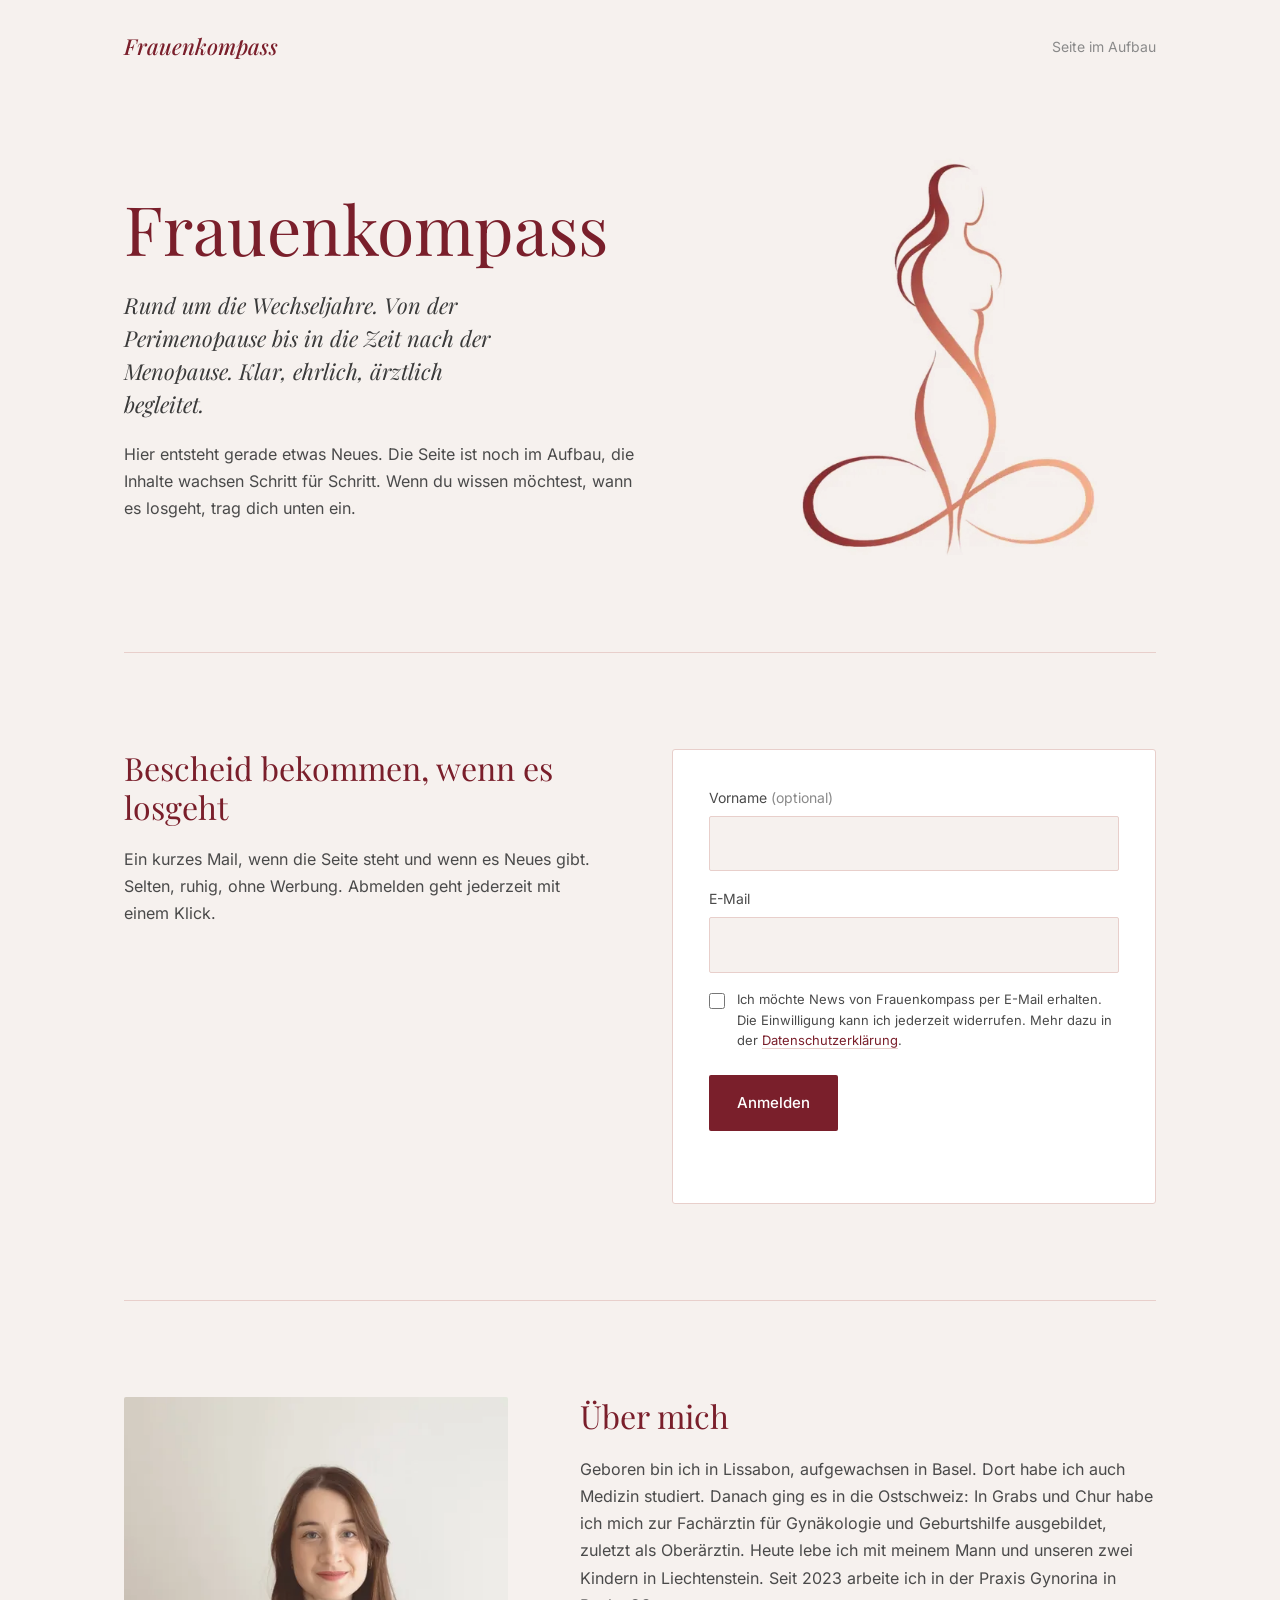
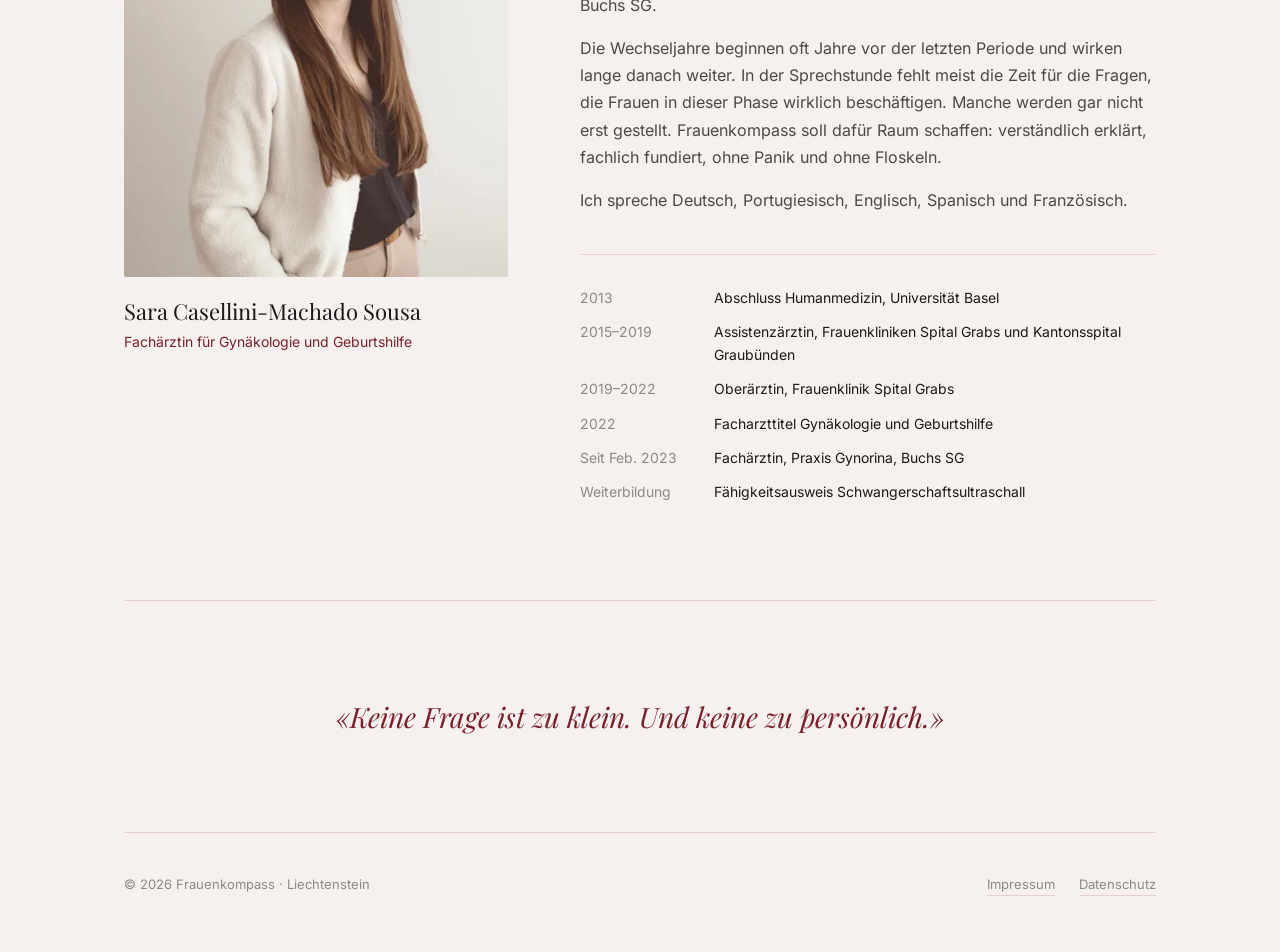
==== index.html @ ca8ce35d "Umbenennung in Frauenkompass Co-Authored-By: Claude Opus 5.5 <noreply@anthropic.com> Claude-Session:" ====
<!DOCTYPE html>
<html lang="de">
<head>
<meta charset="UTF-8">
<meta name="viewport" content="width=device-width, initial-scale=1.0">
<title>Frauenkompass · im Aufbau</title>
<meta name="description" content="Frauenkompass. Rund um die Wechseljahre. Ein neues Projekt von Sara Casellini-Machado Sousa, Fachärztin für Gynäkologie und Geburtshilfe in Liechtenstein. Die Seite ist im Aufbau.">
<meta name="theme-color" content="#F6F1EE">
<link rel="icon" type="image/png" href="assets/favicon.png">
<link rel="apple-touch-icon" href="assets/apple-touch-icon.png">
<link rel="stylesheet" href="assets/style.css">
</head>
<body>

<div class="wrap">
  <header class="top">
    <a class="wordmark" href="./">Frauenkompass</a>
    <span class="note">Seite im Aufbau</span>
  </header>

  <main>
    <section class="hero">
      <div>
        <h1>Frauenkompass</h1>
        <p class="lede">Rund um die Wechseljahre. Von der Perimenopause bis in die Zeit nach der Menopause. Klar, ehrlich, ärztlich begleitet.</p>
        <p class="body">Hier entsteht gerade etwas Neues. Die Seite ist noch im Aufbau, die Inhalte wachsen Schritt für Schritt. Wenn du wissen möchtest, wann es losgeht, trag dich unten ein.</p>
      </div>
      <div class="hero-symbol">
        <img src="assets/symbol.webp" width="404" height="537" alt="" aria-hidden="true">
      </div>
    </section>

    <section class="section" id="news">
      <div class="news">
        <div>
          <h2>Bescheid bekommen, wenn es losgeht</h2>
          <p>Ein kurzes Mail, wenn die Seite steht und wenn es Neues gibt. Selten, ruhig, ohne Werbung. Abmelden geht jederzeit mit einem Klick.</p>
        </div>
        <div class="card">
          <form id="news-form" novalidate>
            <label class="field">
              <span>Vorname <span class="opt">(optional)</span></span>
              <input class="input" type="text" name="vorname" autocomplete="given-name" maxlength="80">
            </label>
            <label class="field">
              <span>E-Mail</span>
              <input class="input" type="email" name="email" autocomplete="email" required maxlength="200">
            </label>
            <label class="hp" aria-hidden="true">Bitte leer lassen <input type="text" name="website" tabindex="-1" autocomplete="off"></label>
            <label class="check">
              <input type="checkbox" name="einwilligung" required>
              <span>Ich möchte News von Frauenkompass per E-Mail erhalten. Die Einwilligung kann ich jederzeit widerrufen. Mehr dazu in der <a href="datenschutz.html">Datenschutzerklärung</a>.</span>
            </label>
            <button class="btn" type="submit">Anmelden</button>
            <p class="form-note" id="news-note" role="status" aria-live="polite"></p>
          </form>
        </div>
      </div>
    </section>

    <section class="section" id="ueber">
      <div class="person">
        <figure class="portrait">
          <img src="assets/sara.webp" srcset="assets/sara-480.webp 480w, assets/sara.webp 960w" sizes="(max-width: 820px) 360px, 420px" width="960" height="1200" alt="Sara Casellini-Machado Sousa" loading="lazy">
          <figcaption>
            <span class="name">Sara Casellini-Machado Sousa</span>
            <span class="role">Fachärztin für Gynäkologie und Geburtshilfe</span>
          </figcaption>
        </figure>
        <div class="bio">
          <h2>Über mich</h2>
          <p>Geboren bin ich in Lissabon, aufgewachsen in Basel. Dort habe ich auch Medizin studiert. Danach ging es in die Ostschweiz: In Grabs und Chur habe ich mich zur Fachärztin für Gynäkologie und Geburtshilfe ausgebildet, zuletzt als Oberärztin. Heute lebe ich mit meinem Mann und unseren zwei Kindern in Liechtenstein. Seit 2023 arbeite ich in der Praxis Gynorina in Buchs SG.</p>
          <p>Die Wechseljahre beginnen oft Jahre vor der letzten Periode und wirken lange danach weiter. In der Sprechstunde fehlt meist die Zeit für die Fragen, die Frauen in dieser Phase wirklich beschäftigen. Manche werden gar nicht erst gestellt. Frauenkompass soll dafür Raum schaffen: verständlich erklärt, fachlich fundiert, ohne Panik und ohne Floskeln.</p>
          <p>Ich spreche Deutsch, Portugiesisch, Englisch, Spanisch und Französisch.</p>

          <dl class="cv">
            <dt>2013</dt><dd>Abschluss Humanmedizin, Universität Basel</dd>
            <dt>2015–2019</dt><dd>Assistenzärztin, Frauenkliniken Spital Grabs und Kantonsspital Graubünden</dd>
            <dt>2019–2022</dt><dd>Oberärztin, Frauenklinik Spital Grabs</dd>
            <dt>2022</dt><dd>Facharzttitel Gynäkologie und Geburtshilfe</dd>
            <dt>Seit Feb. 2023</dt><dd>Fachärztin, Praxis Gynorina, Buchs SG</dd>
            <dt>Weiterbildung</dt><dd>Fähigkeitsausweis Schwangerschaftsultraschall</dd>
          </dl>
        </div>
      </div>
    </section>

    <section class="quote">
      <p>«Keine Frage ist zu klein. Und keine zu persönlich.»</p>
    </section>
  </main>

  <footer class="foot">
    <span>© <span id="jahr">2026</span> Frauenkompass · Liechtenstein</span>
    <nav>
      <a href="impressum.html">Impressum</a>
      <a href="datenschutz.html">Datenschutz</a>
    </nav>
  </footer>
</div>

<script>
/*
  Newsletter-Anmeldung.
  ENDPOINT: URL des Newsletter-Dienstes (z.B. Brevo- oder Mailchimp-Formular-Action).
  Solange leer, öffnet das Formular ein vorbereitetes Mail an KONTAKT_EMAIL.
*/
var ENDPOINT = '';
var KONTAKT_EMAIL = 'kontakt@frauenkompass.ch';

document.getElementById('jahr').textContent = new Date().getFullYear();

document.getElementById('news-form').addEventListener('submit', function (e) {
  e.preventDefault();
  var f = e.target;
  var note = document.getElementById('news-note');
  note.className = 'form-note';
  if (f.website.value) return;
  var email = f.email.value.trim();
  if (!/^[^\s@]+@[^\s@]+\.[^\s@]+$/.test(email)) { note.textContent = 'Bitte eine gültige E-Mail-Adresse eingeben.'; f.email.focus(); return; }
  if (!f.einwilligung.checked) { note.textContent = 'Bitte die Einwilligung bestätigen.'; return; }

  if (!ENDPOINT) {
    var body = 'Bitte nehmt mich in die News-Liste auf.\n\nE-Mail: ' + email + (f.vorname.value.trim() ? '\nVorname: ' + f.vorname.value.trim() : '');
    window.location.href = 'mailto:' + KONTAKT_EMAIL + '?subject=' + encodeURIComponent('News-Anmeldung') + '&body=' + encodeURIComponent(body);
    note.textContent = 'Dein Mailprogramm öffnet sich. Einfach absenden, fertig.';
    note.className = 'form-note ok';
    return;
  }

  var btn = f.querySelector('button');
  btn.disabled = true;
  fetch(ENDPOINT, { method: 'POST', body: new FormData(f), mode: 'no-cors' })
    .then(function () {
      f.reset();
      note.textContent = 'Danke. Bitte bestätige die Anmeldung über den Link im Mail, das wir dir gerade geschickt haben.';
      note.className = 'form-note ok';
    })
    .catch(function () {
      note.textContent = 'Das hat nicht geklappt. Bitte später nochmals versuchen.';
    })
    .then(function () { btn.disabled = false; });
});
</script>
</body>
</html>
---- assets/style.css ----
@font-face { font-family: 'Playfair Display'; font-style: normal; font-weight: 400; font-display: swap; src: url('fonts/playfair-display-latin-400-normal.woff2') format('woff2'); }
@font-face { font-family: 'Playfair Display'; font-style: italic; font-weight: 400; font-display: swap; src: url('fonts/playfair-display-latin-400-italic.woff2') format('woff2'); }
@font-face { font-family: 'Playfair Display'; font-style: normal; font-weight: 500; font-display: swap; src: url('fonts/playfair-display-latin-500-normal.woff2') format('woff2'); }
@font-face { font-family: 'Playfair Display'; font-style: italic; font-weight: 500; font-display: swap; src: url('fonts/playfair-display-latin-500-italic.woff2') format('woff2'); }
@font-face { font-family: 'Inter'; font-style: normal; font-weight: 300; font-display: swap; src: url('fonts/inter-latin-300-normal.woff2') format('woff2'); }
@font-face { font-family: 'Inter'; font-style: normal; font-weight: 400; font-display: swap; src: url('fonts/inter-latin-400-normal.woff2') format('woff2'); }
@font-face { font-family: 'Inter'; font-style: normal; font-weight: 500; font-display: swap; src: url('fonts/inter-latin-500-normal.woff2') format('woff2'); }

:root {
  --burgundy: #7A1F2B;
  --rose: #E8CFCB;
  --sand: #F6F1EE;
  --white: #FFFFFF;
  --grey: #8A8A8A;
  --ink: #1A1A1A;
  --gradient: linear-gradient(135deg, #8E1C2C 0%, #C94C2B 50%, #E08A4F 100%);
  --serif: 'Playfair Display', Georgia, serif;
  --sans: 'Inter', -apple-system, BlinkMacSystemFont, 'Segoe UI', sans-serif;
}

* { margin: 0; padding: 0; box-sizing: border-box; }

html { -webkit-text-size-adjust: 100%; }

body {
  background: var(--sand);
  color: var(--ink);
  font-family: var(--sans);
  font-weight: 400;
  font-size: 16px;
  line-height: 1.7;
  -webkit-font-smoothing: antialiased;
}

a { color: var(--burgundy); text-decoration: none; border-bottom: 1px solid var(--rose); }
a:hover { border-bottom-color: var(--burgundy); }

.wrap { max-width: 1080px; margin: 0 auto; padding: 0 24px; }

/* Kopf */
.top {
  display: flex; justify-content: space-between; align-items: center;
  padding: 28px 0;
}
.wordmark {
  font-family: var(--serif); font-style: italic; font-weight: 500;
  font-size: 22px; color: var(--burgundy); border: 0;
}
.note { font-size: 14px; color: var(--grey); }

/* Hero */
.hero {
  display: grid; grid-template-columns: 1.15fr 0.85fr; gap: 64px;
  align-items: center; padding: 64px 0 96px;
}
.hero h1 {
  font-family: var(--serif); font-weight: 400;
  font-size: clamp(42px, 6.4vw, 68px); line-height: 1.08;
  color: var(--burgundy);
}
.hero .lede {
  font-family: var(--serif); font-style: italic;
  font-size: clamp(19px, 2.2vw, 22px); line-height: 1.5;
  color: #3a3a3a; margin: 24px 0 20px; max-width: 32ch;
}
.hero p.body { color: #4a4a4a; max-width: 52ch; }
.hero-symbol { display: flex; justify-content: center; }
.hero-symbol img { width: 100%; max-width: 300px; height: auto; }

/* Abschnitte */
.section { padding: 96px 0; border-top: 1px solid var(--rose); }
.section h2 {
  font-family: var(--serif); font-weight: 400; font-size: clamp(26px, 3.4vw, 32px);
  line-height: 1.2; color: var(--burgundy); margin: 0 0 20px;
}

/* Newsletter */
.news { display: grid; grid-template-columns: 1fr 1fr; gap: 64px; align-items: start; }
.news p { color: #4a4a4a; }
.card {
  background: var(--white); border: 1px solid var(--rose);
  border-radius: 3px; padding: 36px;
}
.field { display: block; margin-bottom: 16px; }
.field > span { display: block; margin-bottom: 6px; font-size: 14px; color: #4a4a4a; }
.opt { color: var(--grey); }
.input {
  width: 100%; font: inherit; font-size: 15px; color: var(--ink);
  background: var(--sand); border: 1px solid var(--rose); border-radius: 2px;
  padding: 14px 16px; outline: none;
}
.input:focus { border-color: var(--burgundy); background: var(--white); }
.check { display: flex; gap: 12px; align-items: flex-start; font-size: 13px; line-height: 1.6; color: #4a4a4a; margin: 8px 0 24px; }
.check input { margin-top: 4px; accent-color: var(--burgundy); width: 16px; height: 16px; flex: none; }
.btn {
  display: inline-block; font: inherit; font-size: 15px; font-weight: 500;
  background: var(--burgundy); color: var(--white); border: 0; border-radius: 2px;
  padding: 15px 28px; cursor: pointer;
}
.btn:hover { background: #651823; }
.btn:focus-visible, .input:focus-visible, a:focus-visible { outline: 2px solid var(--burgundy); outline-offset: 2px; }
.form-note { font-size: 13px; color: var(--grey); margin-top: 16px; min-height: 1.6em; }
.form-note.ok { color: var(--burgundy); }
.hp { position: absolute; left: -9999px; width: 1px; height: 1px; overflow: hidden; }

/* Person */
.person { display: grid; grid-template-columns: 0.8fr 1.2fr; gap: 72px; align-items: start; }
.portrait img { display: block; width: 100%; height: auto; border-radius: 2px; background: var(--rose); }
.portrait figcaption { margin-top: 20px; }
.portrait .name { display: block; font-family: var(--serif); font-size: 22px; line-height: 1.3; color: var(--ink); }
.portrait .role { display: block; font-size: 14px; color: var(--burgundy); margin-top: 4px; }
.bio p { color: #4a4a4a; margin-bottom: 16px; }
.cv {
  display: grid; grid-template-columns: 110px 1fr; gap: 12px 24px;
  margin-top: 40px; padding-top: 32px; border-top: 1px solid var(--rose);
  font-size: 14px; line-height: 1.6;
}
.cv dt { color: var(--grey); }
.cv dd { color: var(--ink); }

.quote {
  text-align: center; padding: 96px 0; border-top: 1px solid var(--rose);
}
.quote p {
  font-family: var(--serif); font-style: italic; font-size: clamp(22px, 3vw, 28px);
  line-height: 1.4; color: var(--burgundy); max-width: 640px; margin: 0 auto;
}

/* Fuss */
.foot {
  border-top: 1px solid var(--rose); padding: 40px 0 56px;
  display: flex; flex-wrap: wrap; justify-content: space-between; gap: 16px;
  font-size: 13px; color: var(--grey);
}
.foot nav { display: flex; gap: 24px; }
.foot a { color: var(--grey); }

/* Textseiten (Datenschutz, Impressum) */
.legal { max-width: 720px; padding: 48px 0 96px; }
.legal h1 {
  font-family: var(--serif); font-weight: 500; font-size: clamp(36px, 5vw, 48px);
  line-height: 1.1; color: var(--burgundy); margin: 0 0 16px;
}
.legal .stand { color: var(--grey); font-size: 14px; margin-bottom: 48px; }
.legal h2 {
  font-family: var(--serif); font-weight: 400; font-size: 22px;
  color: var(--burgundy); margin: 40px 0 12px;
}
.legal p, .legal li { color: #333; margin-bottom: 12px; }
.legal ul { padding-left: 20px; margin-bottom: 12px; }
.legal address { font-style: normal; margin-bottom: 12px; }
.todo { background: #FDF0E3; border-bottom: 1px dashed #C94C2B; padding: 0 3px; }

@media (max-width: 820px) {
  .hero, .news, .person { grid-template-columns: 1fr; gap: 40px; }
  .portrait { max-width: 360px; }
  .cv { grid-template-columns: 1fr; gap: 2px; }
  .cv dd { margin-bottom: 10px; }
  .hero { padding: 32px 0 72px; }
  .hero-symbol { order: -1; }
  .hero-symbol img { max-width: 170px; }
  .section, .quote { padding: 72px 0; }
  .card { padding: 28px 22px; }
}
@media (max-width: 480px) {
  .wrap { padding: 0 16px; }
  .top .note { font-size: 13px; }
}
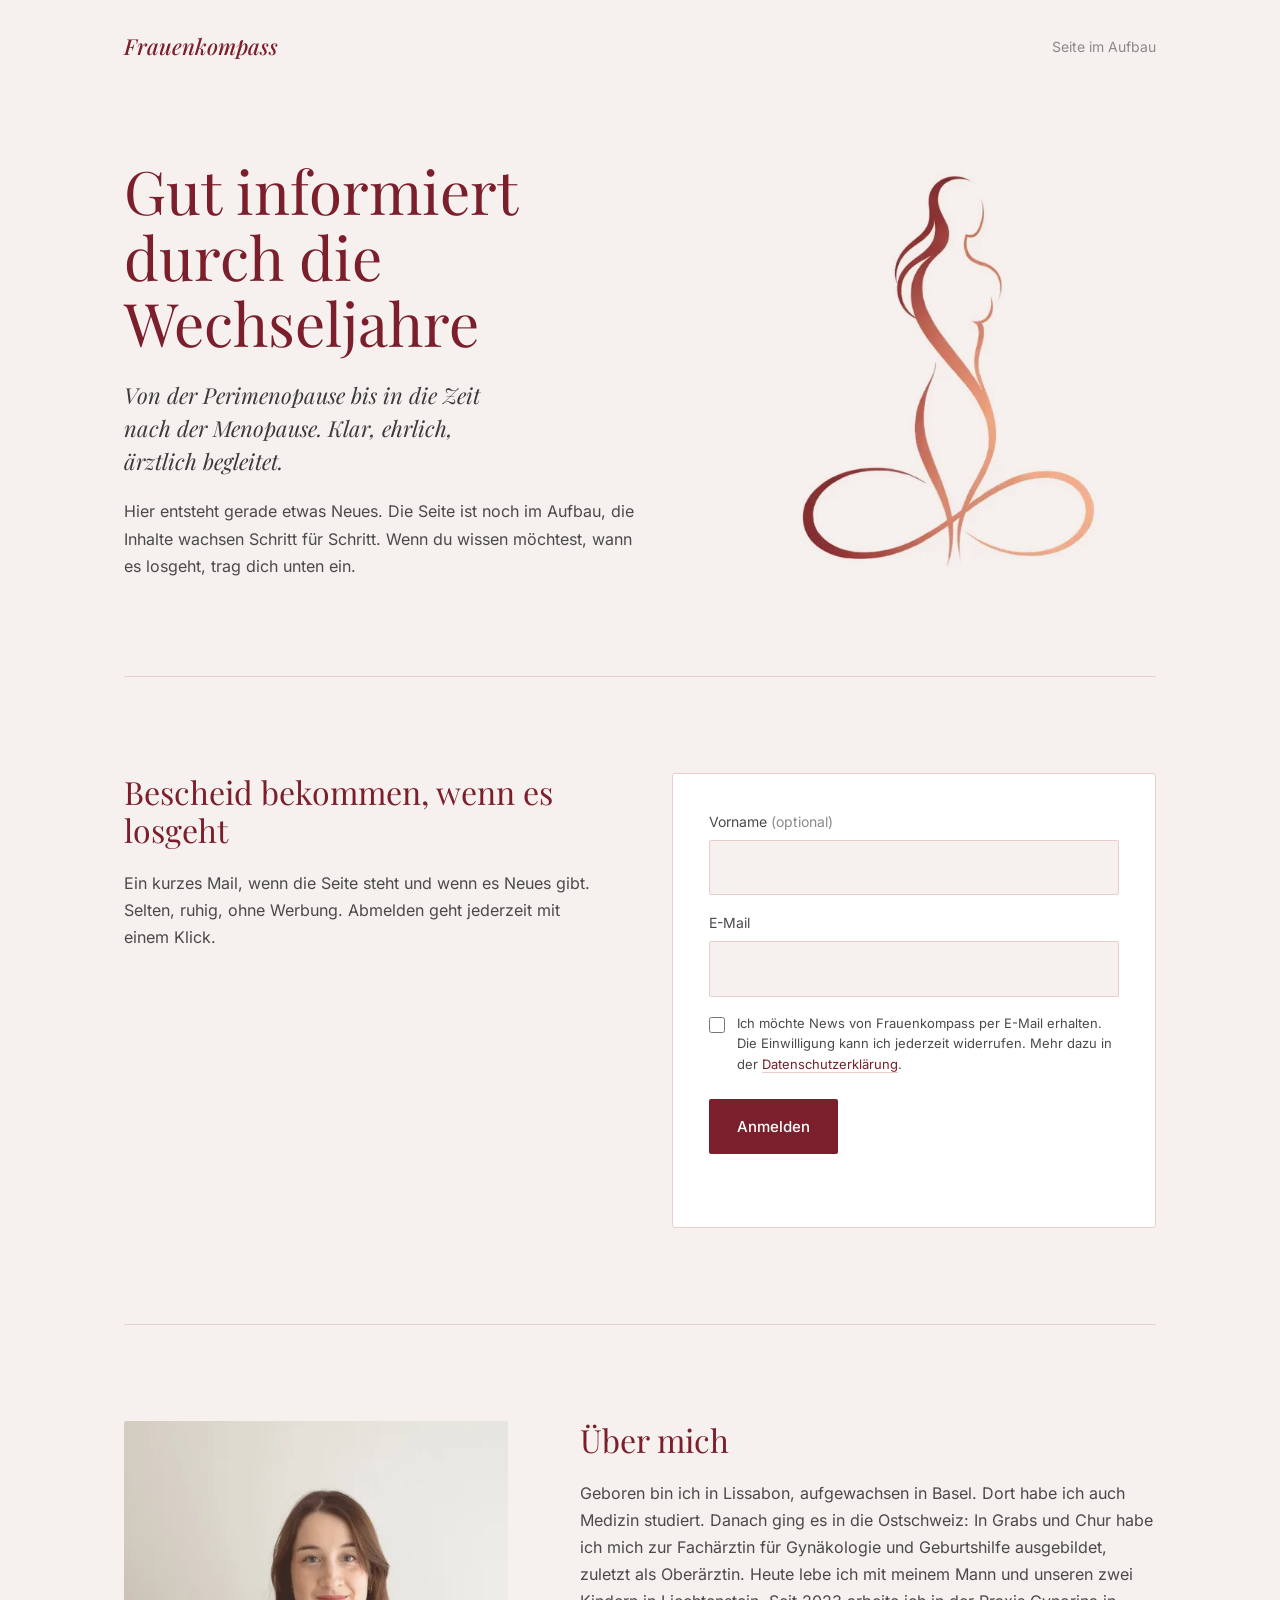
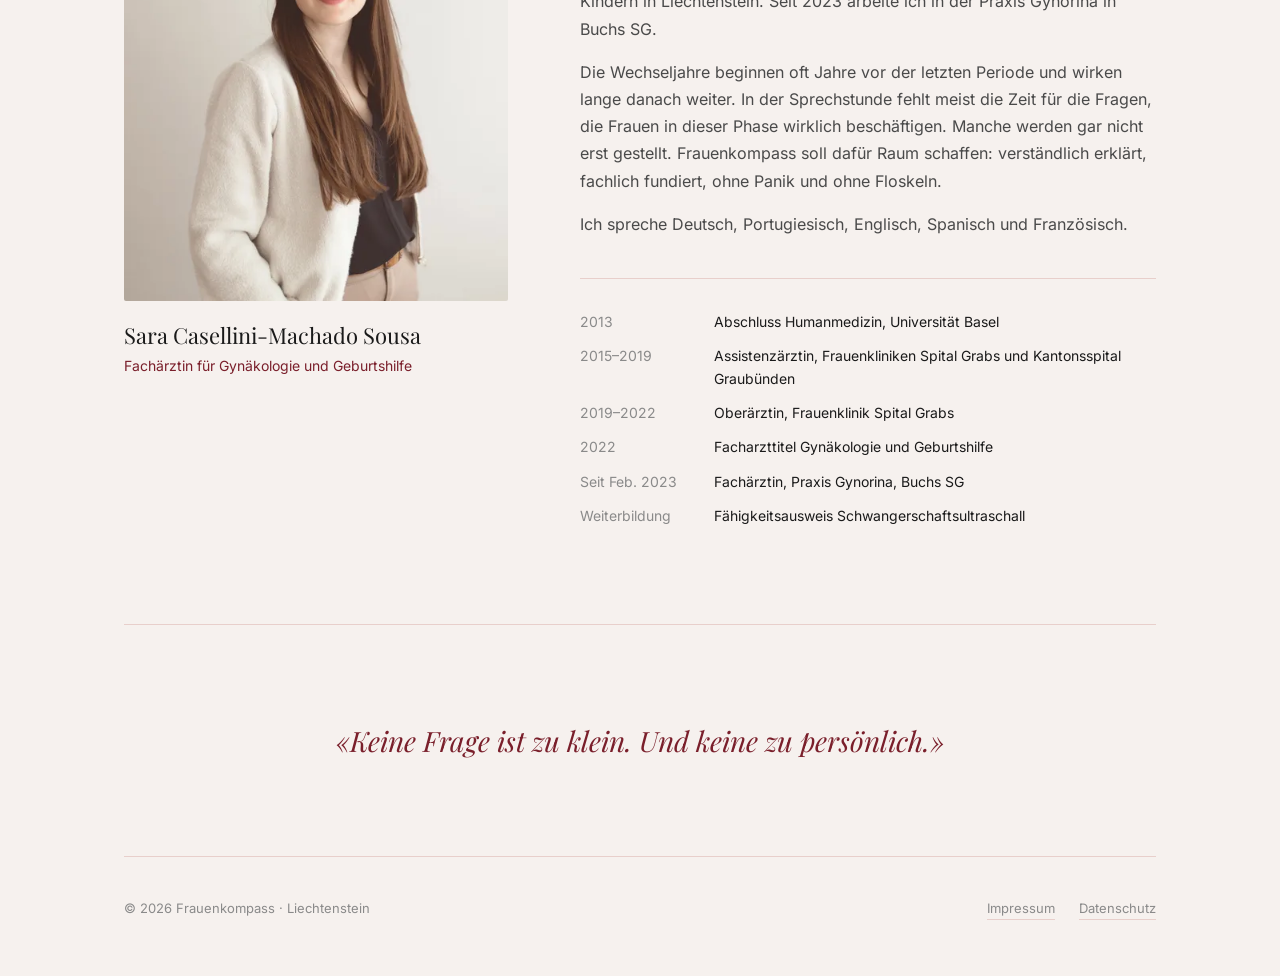
==== commit f97acbf0: "Hero: Aussage statt doppeltem Namen Co-Authored-By: Claude Opus 5.5 <noreply@anthropic.com> Claude-S" ====
--- a/index.html
+++ b/index.html
@@ -21,8 +21,8 @@
   <main>
     <section class="hero">
       <div>
-        <h1>Frauenkompass</h1>
-        <p class="lede">Rund um die Wechseljahre. Von der Perimenopause bis in die Zeit nach der Menopause. Klar, ehrlich, ärztlich begleitet.</p>
+        <h1>Gut informiert durch die Wechseljahre</h1>
+        <p class="lede">Von der Perimenopause bis in die Zeit nach der Menopause. Klar, ehrlich, ärztlich begleitet.</p>
         <p class="body">Hier entsteht gerade etwas Neues. Die Seite ist noch im Aufbau, die Inhalte wachsen Schritt für Schritt. Wenn du wissen möchtest, wann es losgeht, trag dich unten ein.</p>
       </div>
       <div class="hero-symbol">
--- a/assets/style.css
+++ b/assets/style.css
@@ -55,7 +55,7 @@
 }
 .hero h1 {
   font-family: var(--serif); font-weight: 400;
-  font-size: clamp(42px, 6.4vw, 68px); line-height: 1.08;
+  font-size: clamp(38px, 5.4vw, 60px); line-height: 1.1; text-wrap: balance;
   color: var(--burgundy);
 }
 .hero .lede {
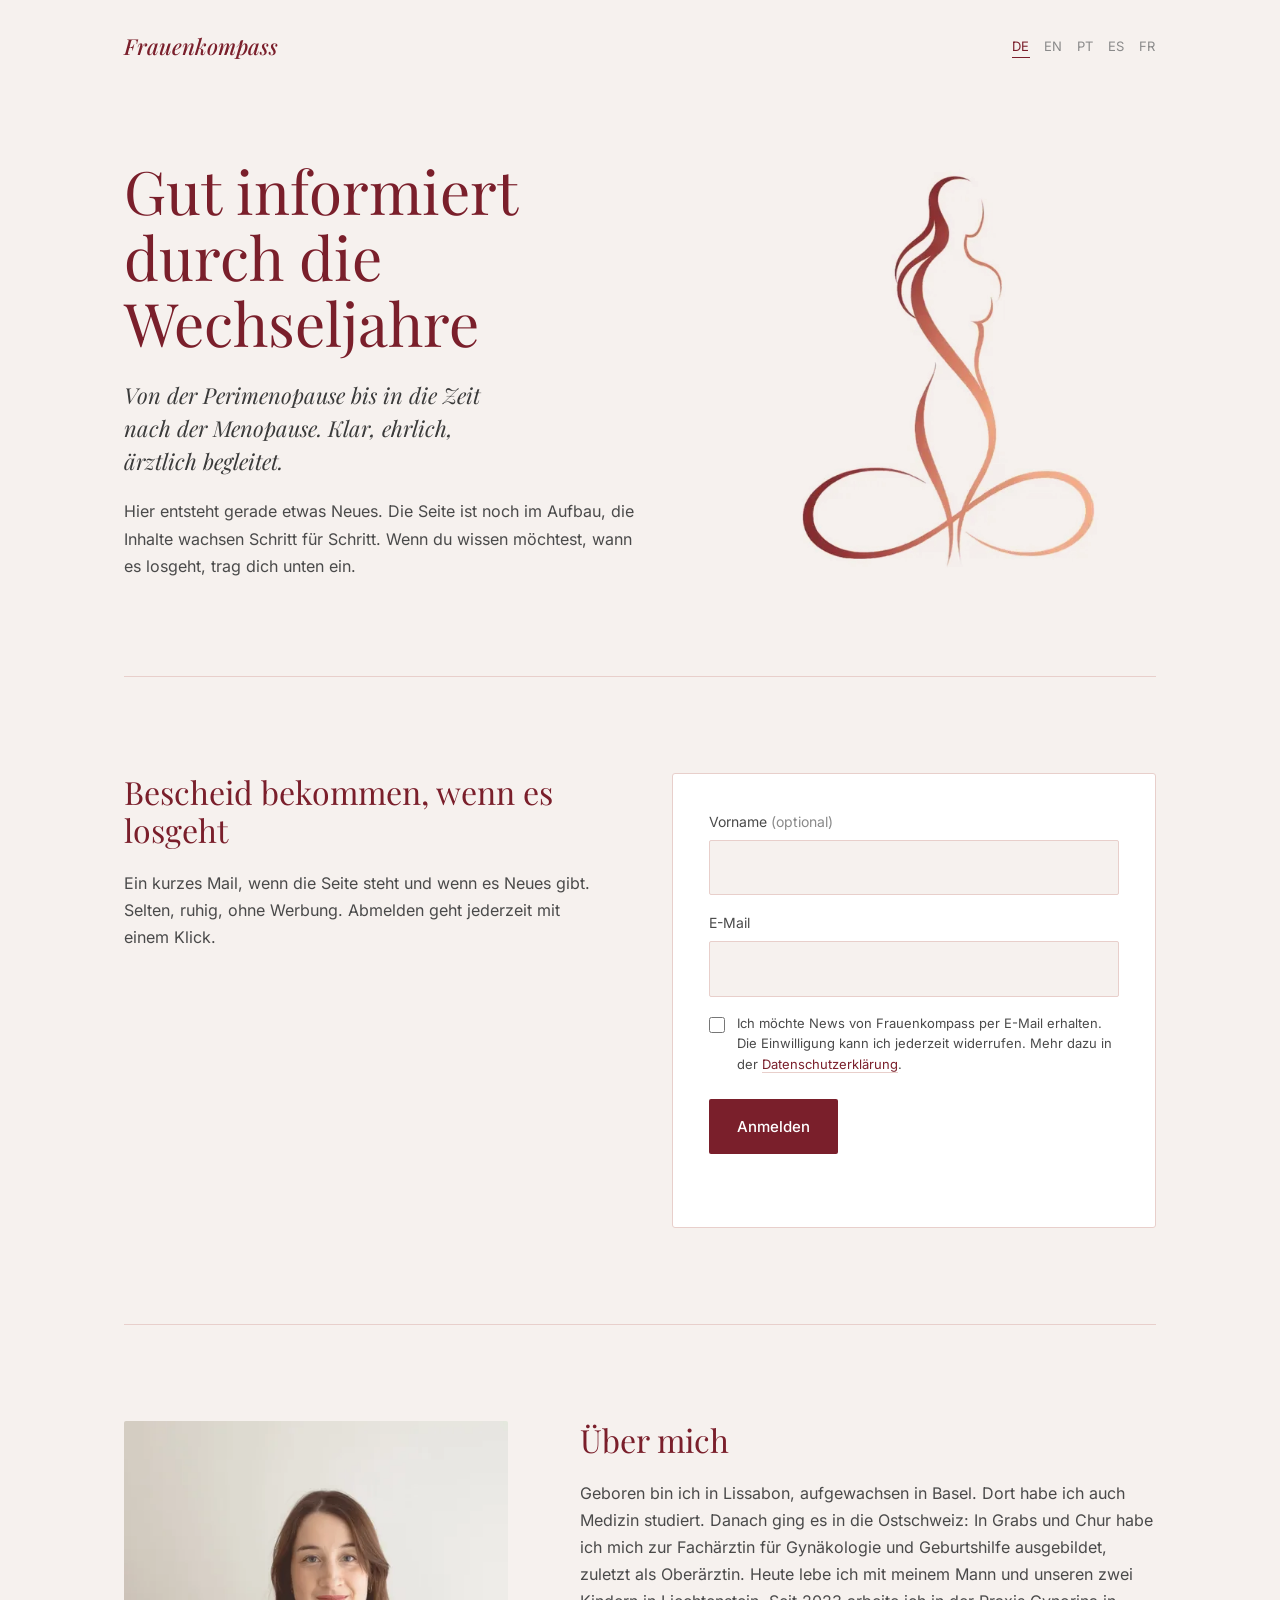
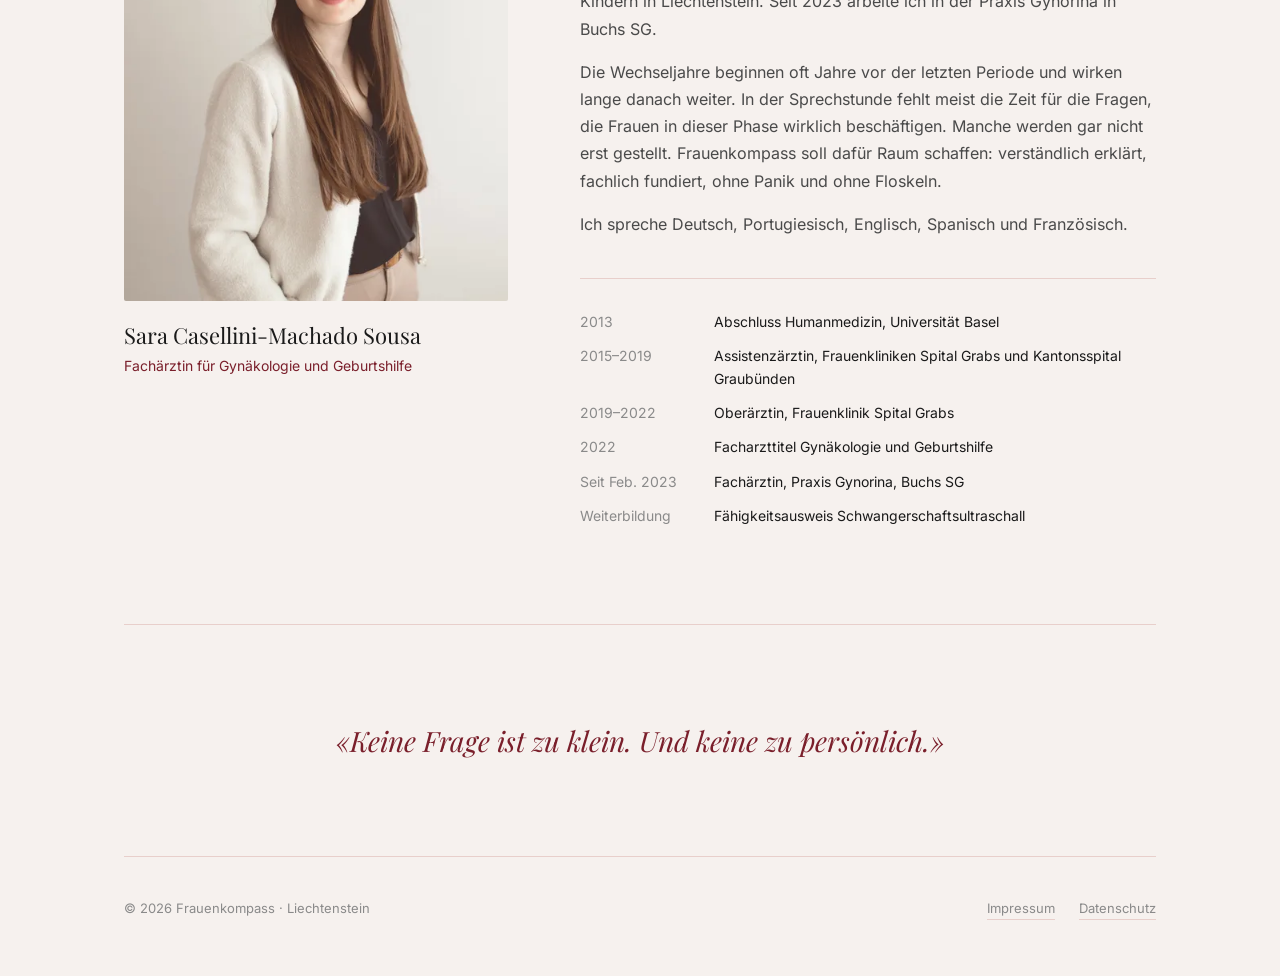
==== commit 32707c3d: "Website in DE, EN, PT, ES, FR mit Sprachwahl und übersetzten Datenschutzerklärungen Co-Authored-By: " ====
--- a/index.html
+++ b/index.html
@@ -6,6 +6,11 @@
 <title>Frauenkompass · im Aufbau</title>
 <meta name="description" content="Frauenkompass. Rund um die Wechseljahre. Ein neues Projekt von Sara Casellini-Machado Sousa, Fachärztin für Gynäkologie und Geburtshilfe in Liechtenstein. Die Seite ist im Aufbau.">
 <meta name="theme-color" content="#F6F1EE">
+<link rel="alternate" hreflang="de" href="index.html">
+<link rel="alternate" hreflang="en" href="en/index.html">
+<link rel="alternate" hreflang="pt" href="pt/index.html">
+<link rel="alternate" hreflang="es" href="es/index.html">
+<link rel="alternate" hreflang="fr" href="fr/index.html">
 <link rel="icon" type="image/png" href="assets/favicon.png">
 <link rel="apple-touch-icon" href="assets/apple-touch-icon.png">
 <link rel="stylesheet" href="assets/style.css">
@@ -14,8 +19,8 @@
 
 <div class="wrap">
   <header class="top">
-    <a class="wordmark" href="./">Frauenkompass</a>
-    <span class="note">Seite im Aufbau</span>
+    <a class="wordmark" href="index.html">Frauenkompass</a>
+    <nav class="lang" aria-label="Sprache"><a href="index.html" hreflang="de" lang="de" aria-current="page">DE</a><a href="en/index.html" hreflang="en" lang="en">EN</a><a href="pt/index.html" hreflang="pt" lang="pt">PT</a><a href="es/index.html" hreflang="es" lang="es">ES</a><a href="fr/index.html" hreflang="fr" lang="fr">FR</a></nav>
   </header>
 
   <main>
@@ -38,6 +43,7 @@
         </div>
         <div class="card">
           <form id="news-form" novalidate>
+            <input type="hidden" name="sprache" value="de">
             <label class="field">
               <span>Vorname <span class="opt">(optional)</span></span>
               <input class="input" type="text" name="vorname" autocomplete="given-name" maxlength="80">
@@ -107,6 +113,16 @@
 */
 var ENDPOINT = '';
 var KONTAKT_EMAIL = 'kontakt@frauenkompass.ch';
+var TXT = {
+  badEmail: 'Bitte eine gültige E-Mail-Adresse eingeben.',
+  noConsent: 'Bitte die Einwilligung bestätigen.',
+  mailSubject: 'News-Anmeldung',
+  mailBody: 'Bitte nehmt mich in die News-Liste auf.',
+  mailName: 'Vorname',
+  mailOpen: 'Dein Mailprogramm öffnet sich. Einfach absenden, fertig.',
+  thanks: 'Danke. Bitte bestätige die Anmeldung über den Link im Mail, das wir dir gerade geschickt haben.',
+  error: 'Das hat nicht geklappt. Bitte später nochmals versuchen.'
+};
 
 document.getElementById('jahr').textContent = new Date().getFullYear();
 
@@ -117,13 +133,13 @@
   note.className = 'form-note';
   if (f.website.value) return;
   var email = f.email.value.trim();
-  if (!/^[^\s@]+@[^\s@]+\.[^\s@]+$/.test(email)) { note.textContent = 'Bitte eine gültige E-Mail-Adresse eingeben.'; f.email.focus(); return; }
-  if (!f.einwilligung.checked) { note.textContent = 'Bitte die Einwilligung bestätigen.'; return; }
+  if (!/^[^\s@]+@[^\s@]+\.[^\s@]+$/.test(email)) { note.textContent = TXT.badEmail; f.email.focus(); return; }
+  if (!f.einwilligung.checked) { note.textContent = TXT.noConsent; return; }
 
   if (!ENDPOINT) {
-    var body = 'Bitte nehmt mich in die News-Liste auf.\n\nE-Mail: ' + email + (f.vorname.value.trim() ? '\nVorname: ' + f.vorname.value.trim() : '');
-    window.location.href = 'mailto:' + KONTAKT_EMAIL + '?subject=' + encodeURIComponent('News-Anmeldung') + '&body=' + encodeURIComponent(body);
-    note.textContent = 'Dein Mailprogramm öffnet sich. Einfach absenden, fertig.';
+    var body = TXT.mailBody + '\n\nE-Mail: ' + email + (f.vorname.value.trim() ? '\n' + TXT.mailName + ': ' + f.vorname.value.trim() : '') + '\n[de]';
+    window.location.href = 'mailto:' + KONTAKT_EMAIL + '?subject=' + encodeURIComponent(TXT.mailSubject) + '&body=' + encodeURIComponent(body);
+    note.textContent = TXT.mailOpen;
     note.className = 'form-note ok';
     return;
   }
@@ -133,11 +149,11 @@
   fetch(ENDPOINT, { method: 'POST', body: new FormData(f), mode: 'no-cors' })
     .then(function () {
       f.reset();
-      note.textContent = 'Danke. Bitte bestätige die Anmeldung über den Link im Mail, das wir dir gerade geschickt haben.';
+      note.textContent = TXT.thanks;
       note.className = 'form-note ok';
     })
     .catch(function () {
-      note.textContent = 'Das hat nicht geklappt. Bitte später nochmals versuchen.';
+      note.textContent = TXT.error;
     })
     .then(function () { btn.disabled = false; });
 });
--- a/assets/style.css
+++ b/assets/style.css
@@ -165,4 +165,12 @@
 @media (max-width: 480px) {
   .wrap { padding: 0 16px; }
   .top .note { font-size: 13px; }
+  .lang { gap: 10px; }
 }
+
+/* Sprachwahl */
+.lang { display: flex; gap: 14px; font-size: 13px; letter-spacing: 0.04em; }
+.lang a { color: var(--grey); border-bottom: 1px solid transparent; }
+.lang a:hover { color: var(--burgundy); }
+.lang a[aria-current="page"] { color: var(--burgundy); border-bottom-color: var(--burgundy); }
+.legal .note { margin-bottom: 32px; }
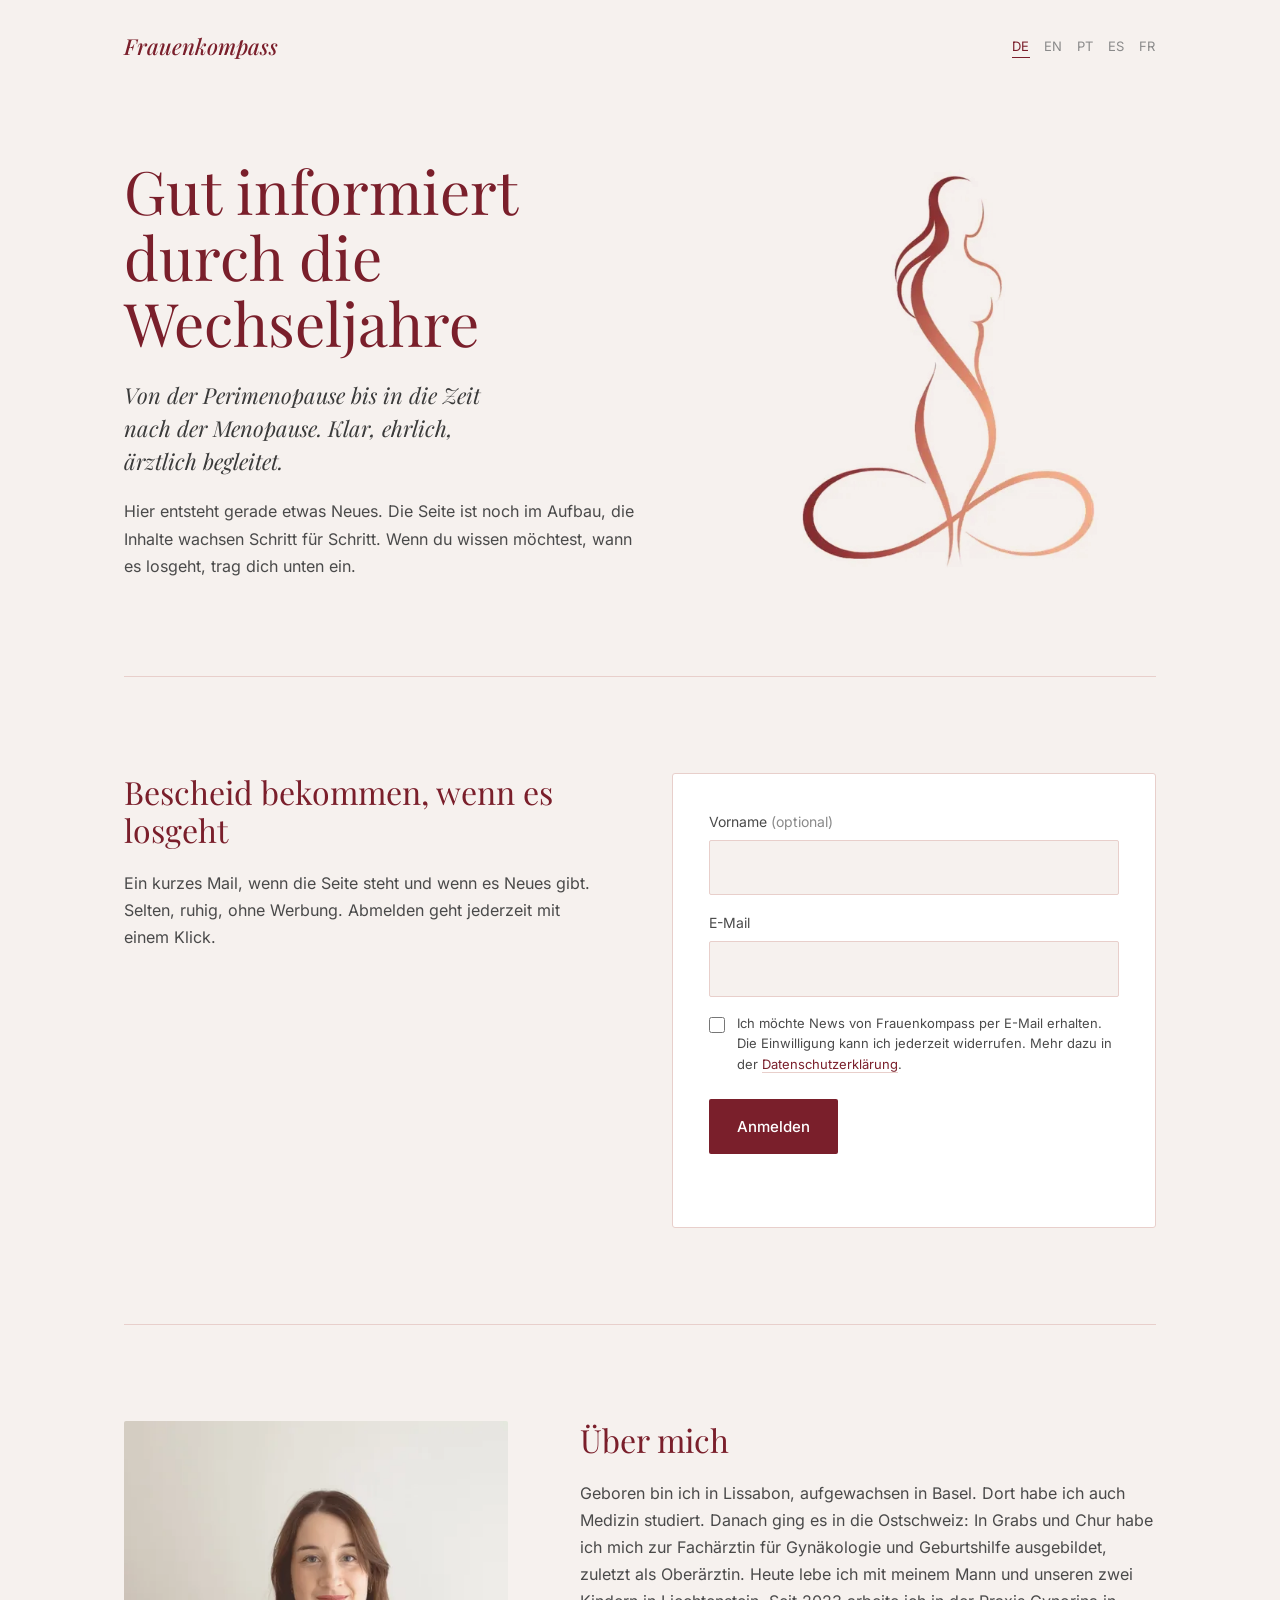
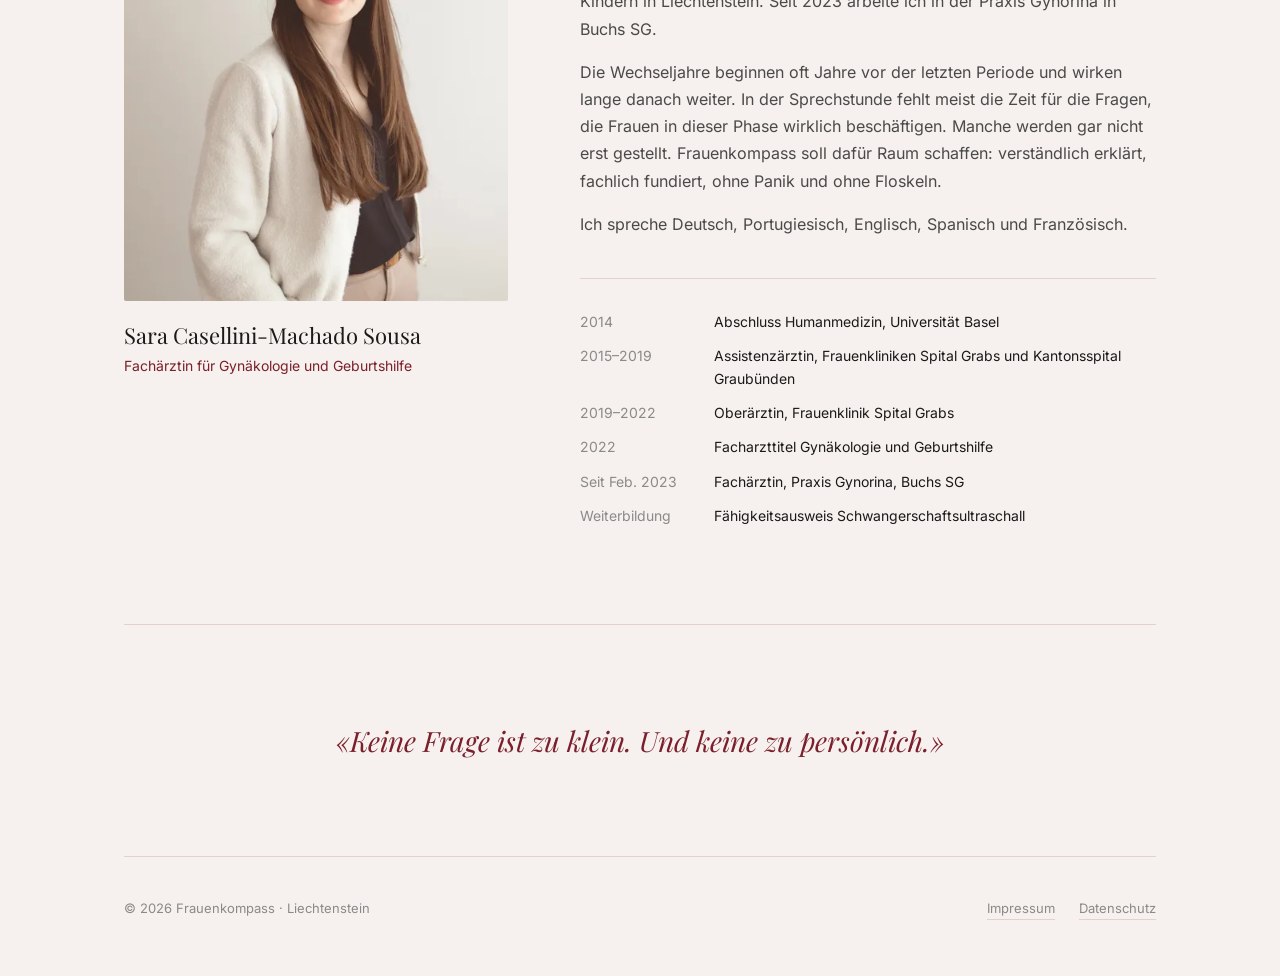
==== commit edeee0c9: "Werdegang: Studienabschluss 2014 Co-Authored-By: Claude Opus 5.5 <noreply@anthropic.com> Claude-Sess" ====
--- a/index.html
+++ b/index.html
@@ -80,7 +80,7 @@
           <p>Ich spreche Deutsch, Portugiesisch, Englisch, Spanisch und Französisch.</p>
 
           <dl class="cv">
-            <dt>2013</dt><dd>Abschluss Humanmedizin, Universität Basel</dd>
+            <dt>2014</dt><dd>Abschluss Humanmedizin, Universität Basel</dd>
             <dt>2015–2019</dt><dd>Assistenzärztin, Frauenkliniken Spital Grabs und Kantonsspital Graubünden</dd>
             <dt>2019–2022</dt><dd>Oberärztin, Frauenklinik Spital Grabs</dd>
             <dt>2022</dt><dd>Facharzttitel Gynäkologie und Geburtshilfe</dd>
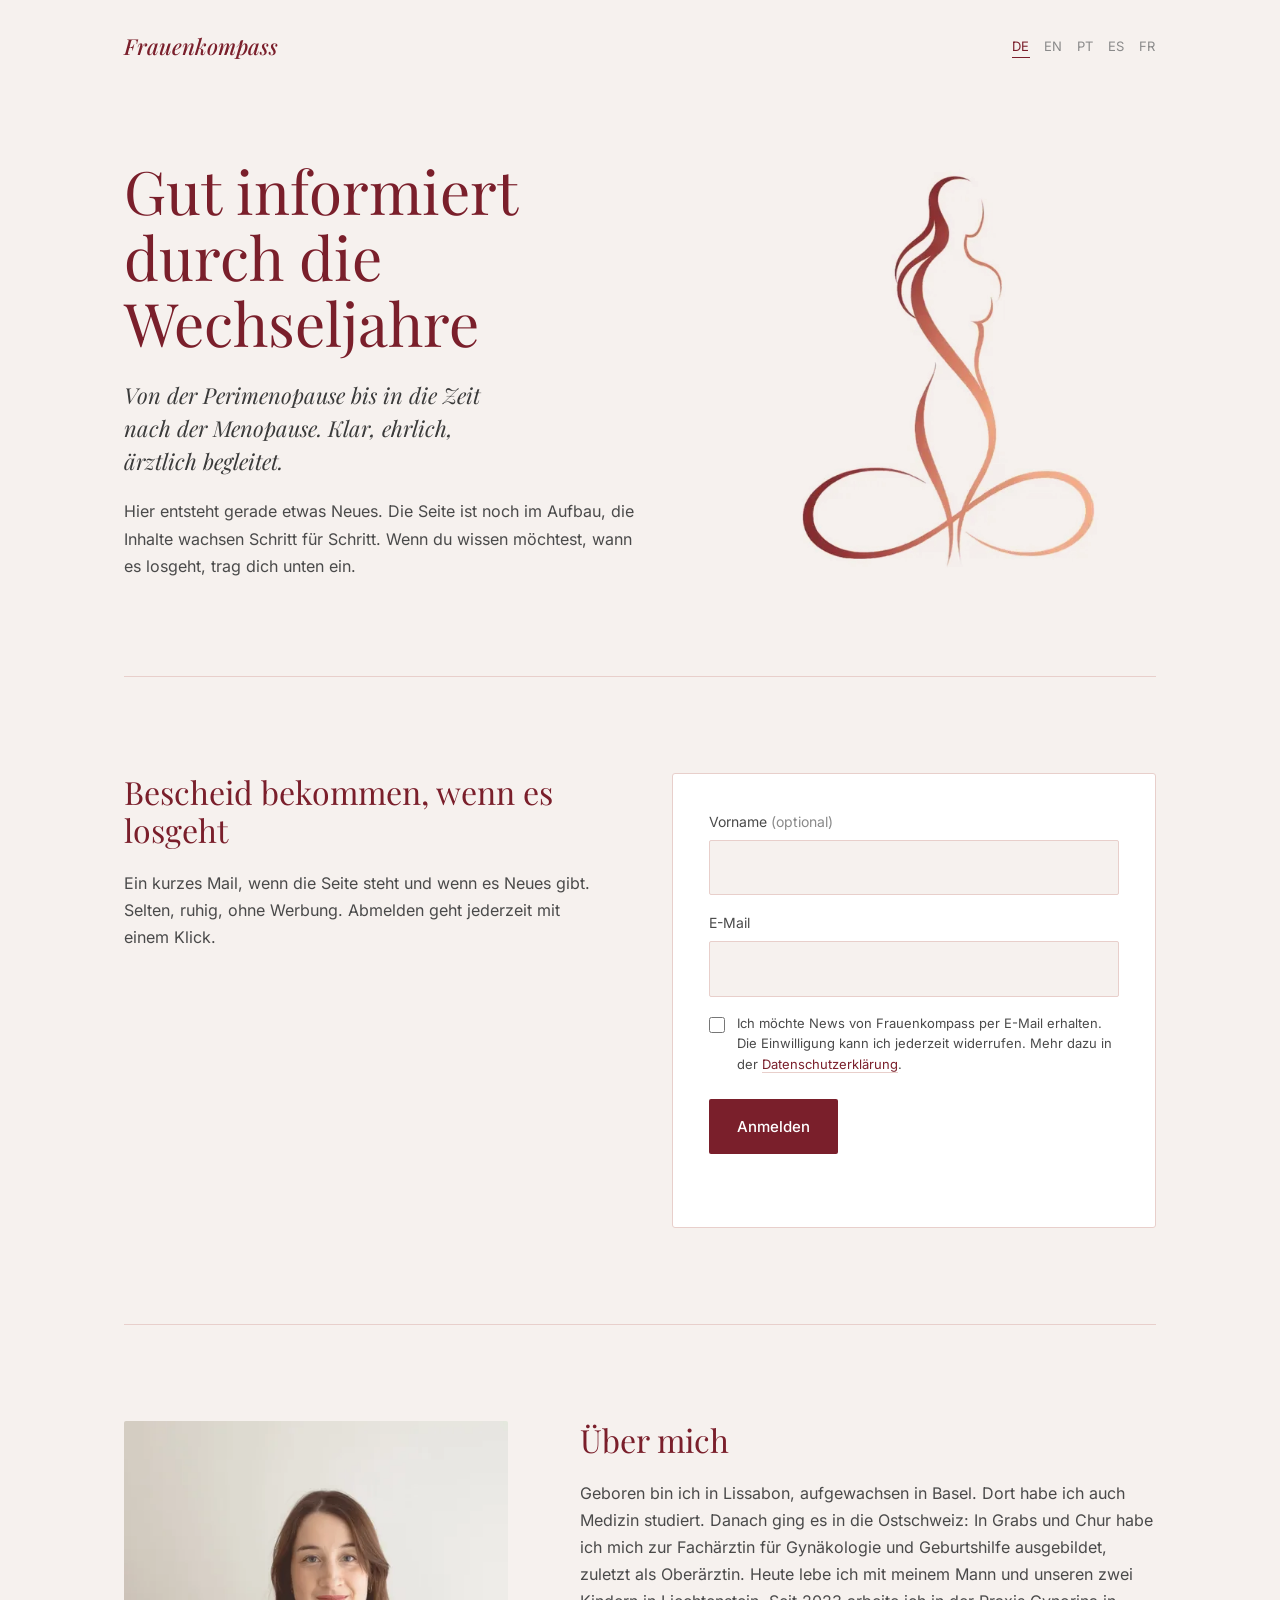
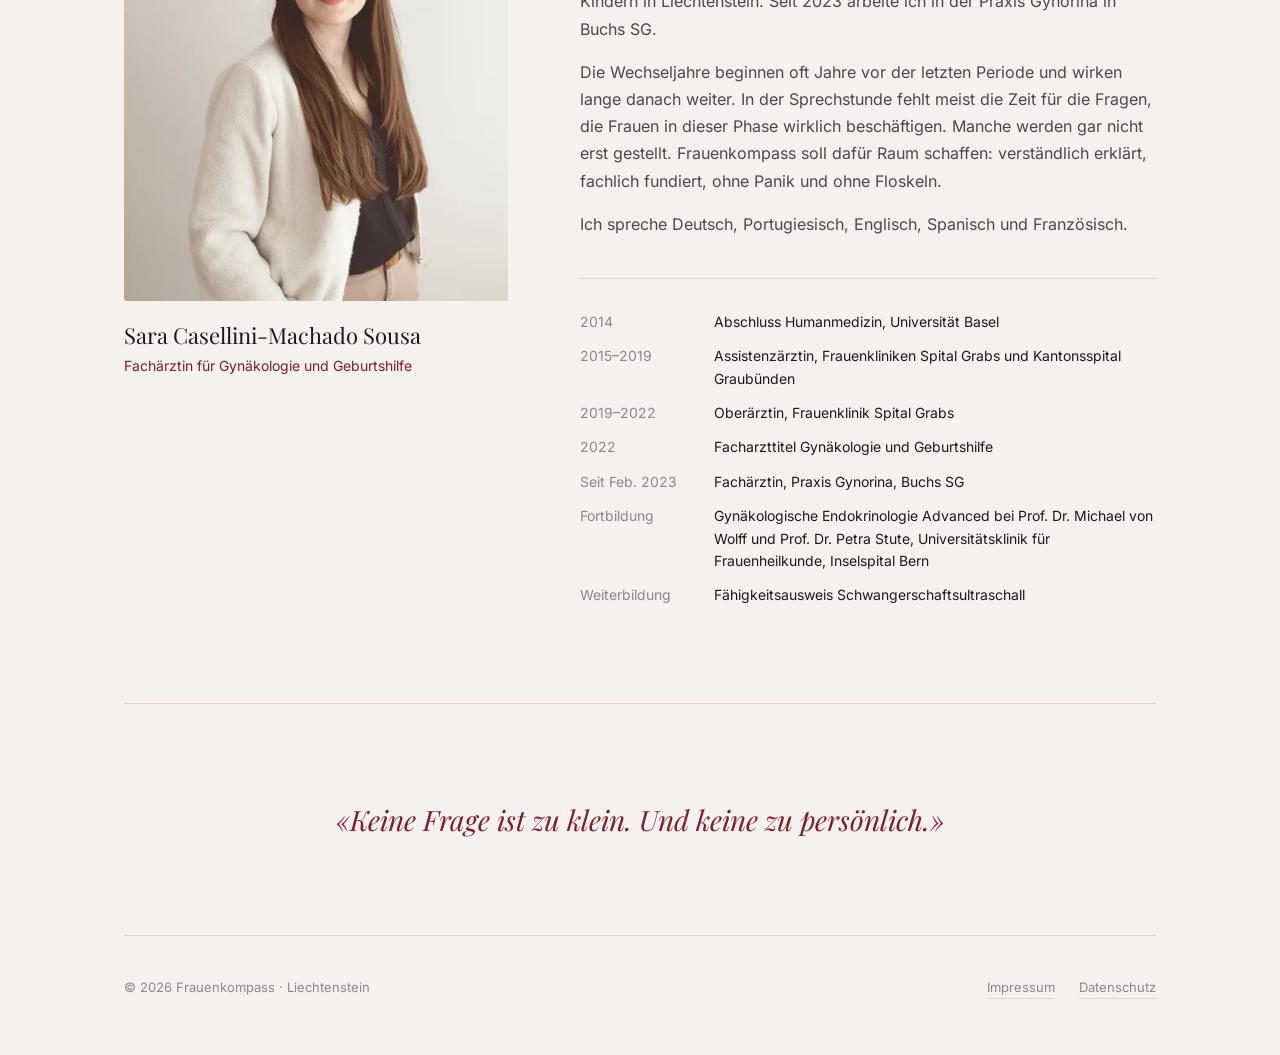
==== commit 3c35c6c6: "Werdegang: Fortbildung Gynäkologische Endokrinologie Advanced, Inselspital Bern Co-Authored-By: Clau" ====
--- a/index.html
+++ b/index.html
@@ -85,6 +85,7 @@
             <dt>2019–2022</dt><dd>Oberärztin, Frauenklinik Spital Grabs</dd>
             <dt>2022</dt><dd>Facharzttitel Gynäkologie und Geburtshilfe</dd>
             <dt>Seit Feb. 2023</dt><dd>Fachärztin, Praxis Gynorina, Buchs SG</dd>
+            <dt>Fortbildung</dt><dd>Gynäkologische Endokrinologie Advanced bei Prof. Dr. Michael von Wolff und Prof. Dr. Petra Stute, Universitätsklinik für Frauenheilkunde, Inselspital Bern</dd>
             <dt>Weiterbildung</dt><dd>Fähigkeitsausweis Schwangerschaftsultraschall</dd>
           </dl>
         </div>
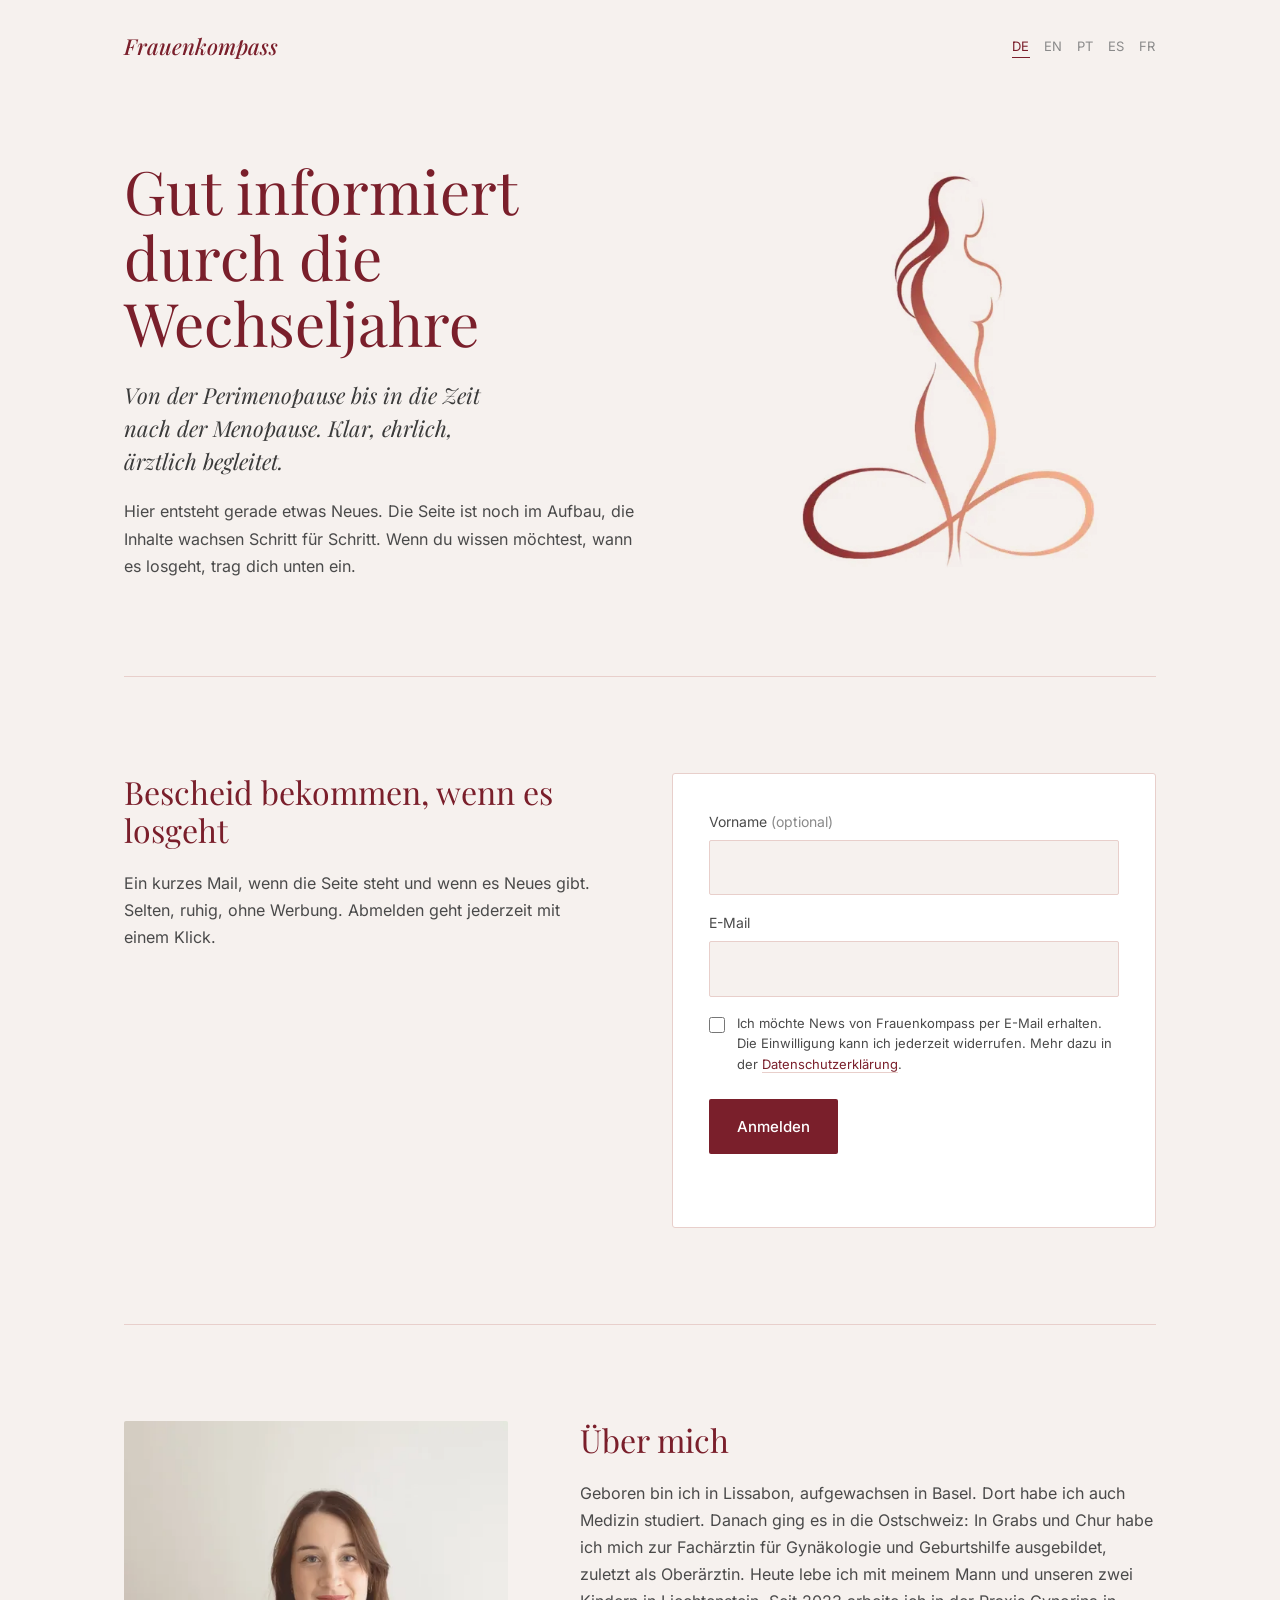
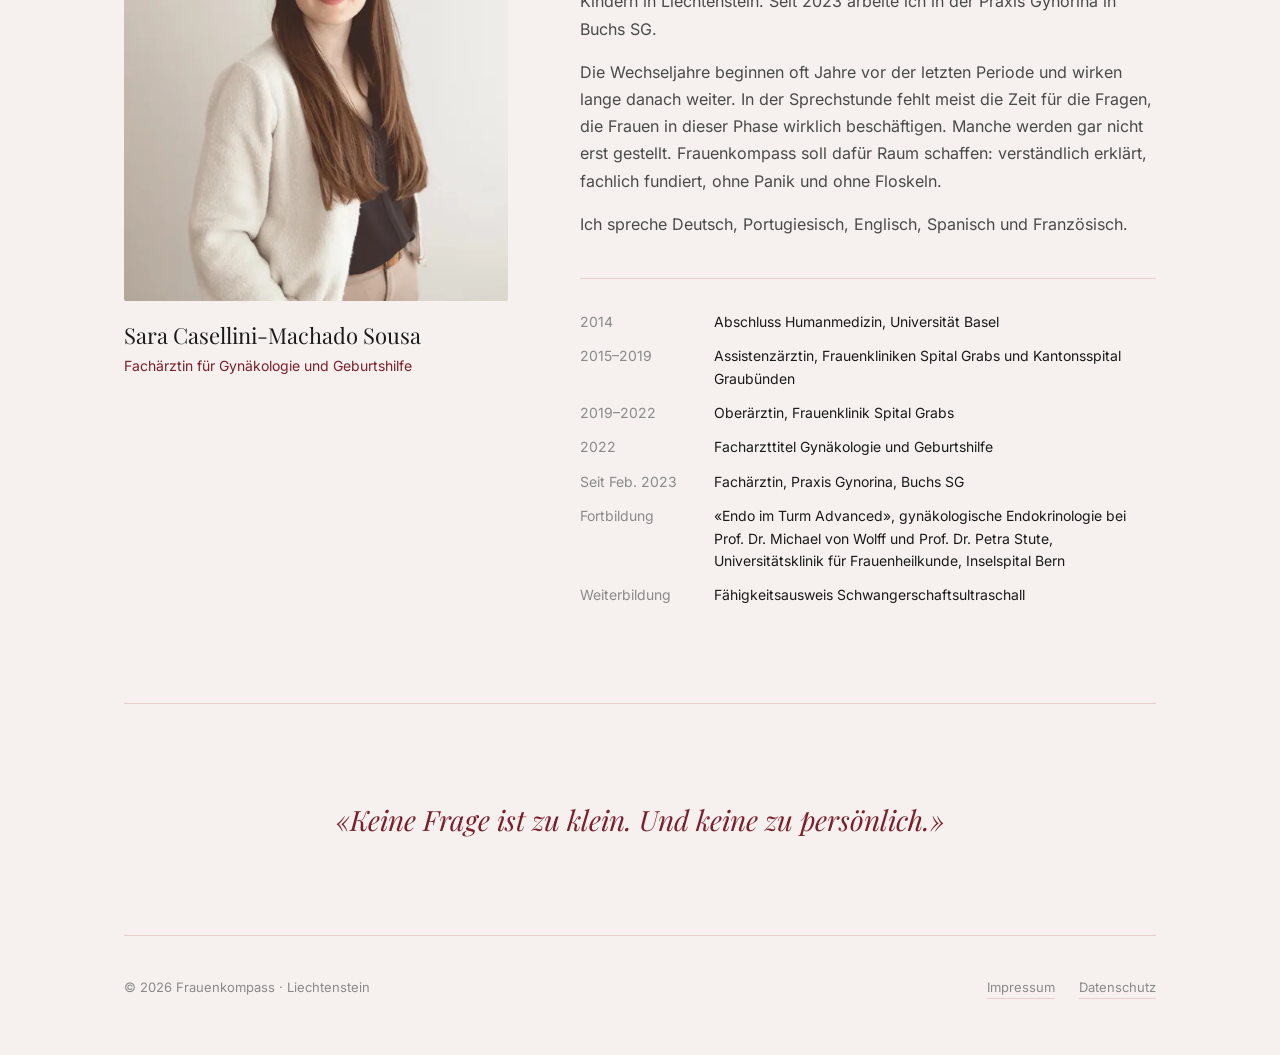
==== commit 96621630: "Werdegang: Kursname Endo im Turm Advanced Co-Authored-By: Claude Opus 5.5 <noreply@anthropic.com> Cl" ====
--- a/index.html
+++ b/index.html
@@ -85,7 +85,7 @@
             <dt>2019–2022</dt><dd>Oberärztin, Frauenklinik Spital Grabs</dd>
             <dt>2022</dt><dd>Facharzttitel Gynäkologie und Geburtshilfe</dd>
             <dt>Seit Feb. 2023</dt><dd>Fachärztin, Praxis Gynorina, Buchs SG</dd>
-            <dt>Fortbildung</dt><dd>Gynäkologische Endokrinologie Advanced bei Prof. Dr. Michael von Wolff und Prof. Dr. Petra Stute, Universitätsklinik für Frauenheilkunde, Inselspital Bern</dd>
+            <dt>Fortbildung</dt><dd>«Endo im Turm Advanced», gynäkologische Endokrinologie bei Prof. Dr. Michael von Wolff und Prof. Dr. Petra Stute, Universitätsklinik für Frauenheilkunde, Inselspital Bern</dd>
             <dt>Weiterbildung</dt><dd>Fähigkeitsausweis Schwangerschaftsultraschall</dd>
           </dl>
         </div>
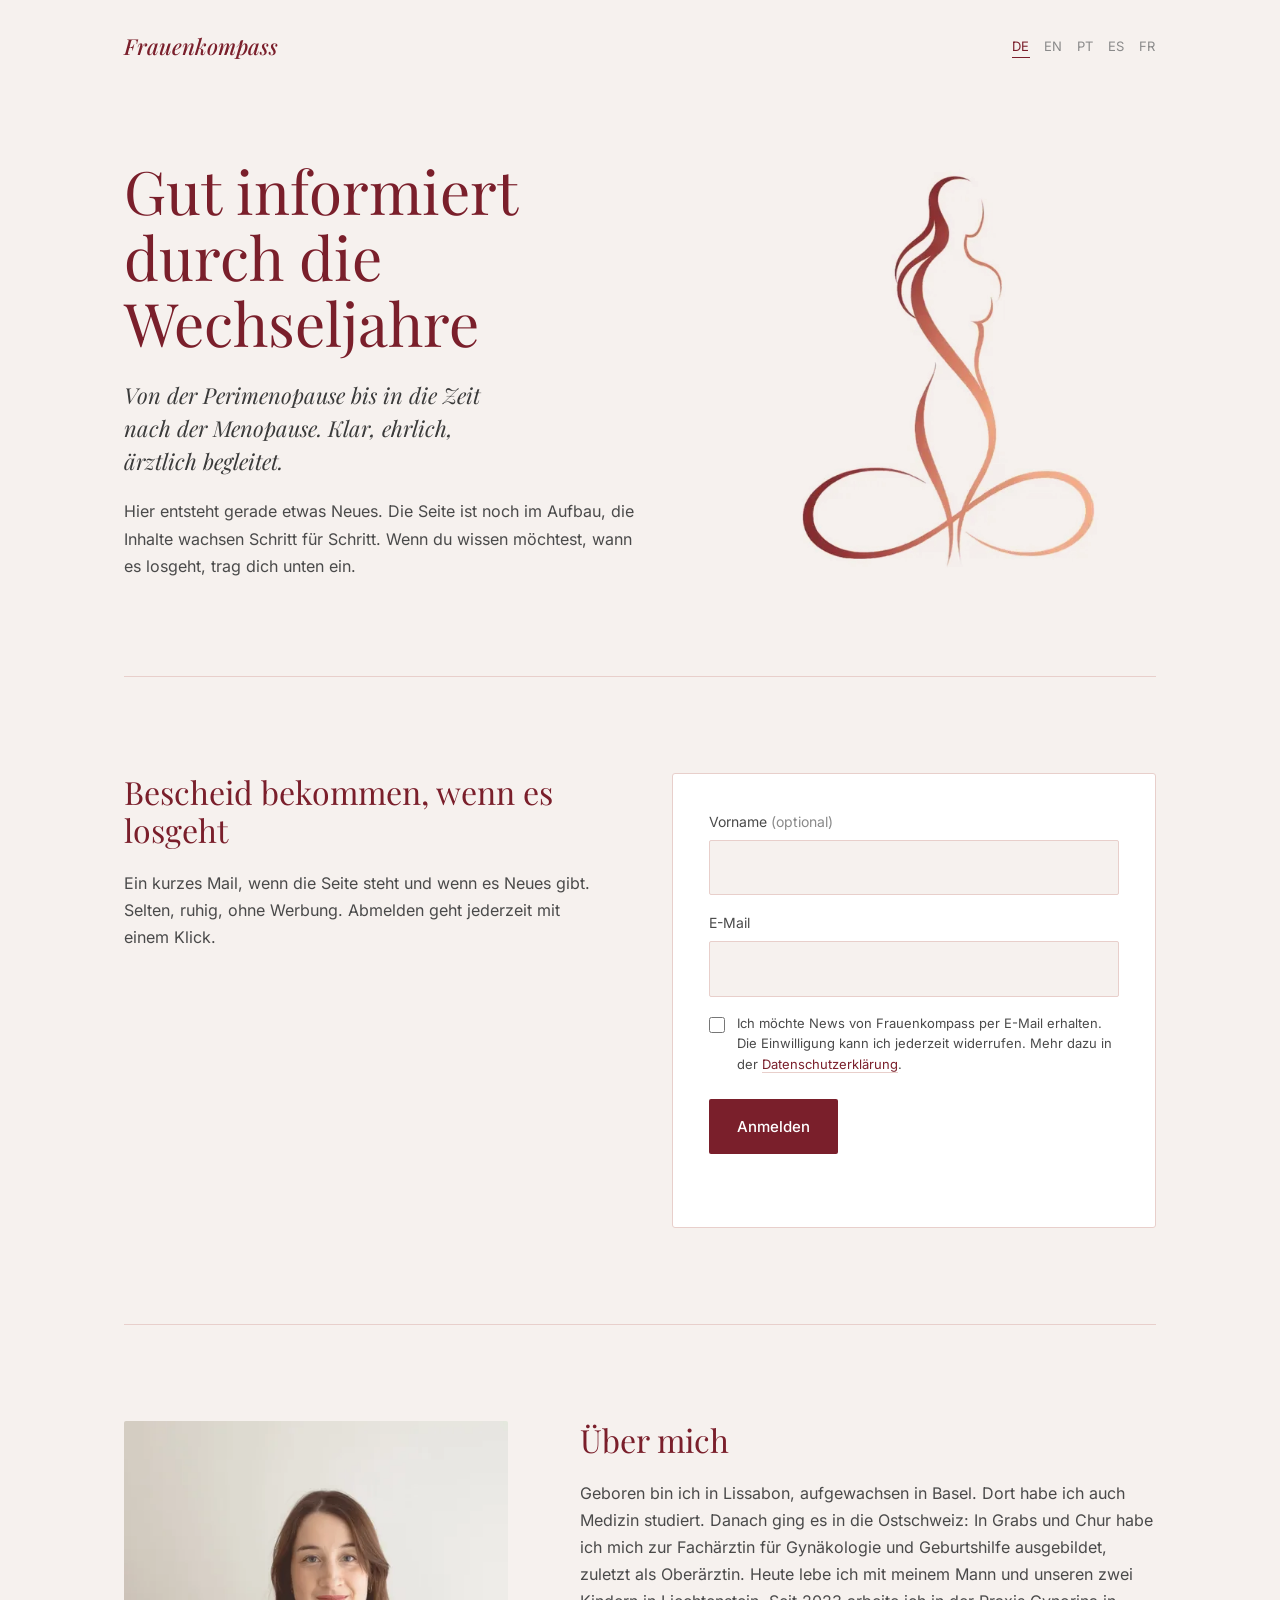
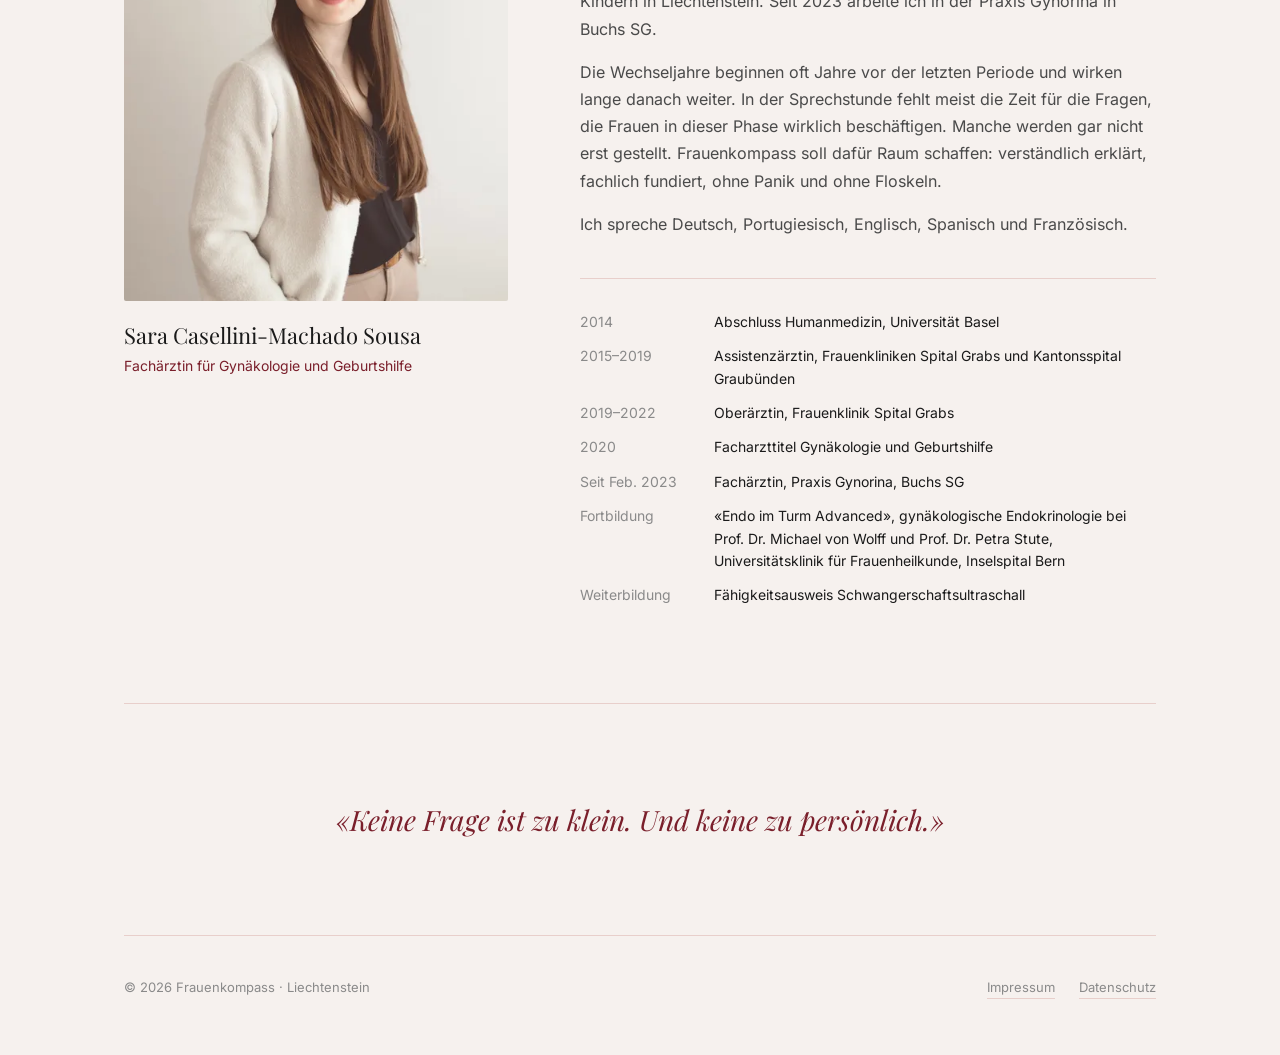
==== commit 55f99de4: "Werdegang: Facharzttitel 2020 Co-Authored-By: Claude Opus 5.5 <noreply@anthropic.com> Claude-Session" ====
--- a/index.html
+++ b/index.html
@@ -83,7 +83,7 @@
             <dt>2014</dt><dd>Abschluss Humanmedizin, Universität Basel</dd>
             <dt>2015–2019</dt><dd>Assistenzärztin, Frauenkliniken Spital Grabs und Kantonsspital Graubünden</dd>
             <dt>2019–2022</dt><dd>Oberärztin, Frauenklinik Spital Grabs</dd>
-            <dt>2022</dt><dd>Facharzttitel Gynäkologie und Geburtshilfe</dd>
+            <dt>2020</dt><dd>Facharzttitel Gynäkologie und Geburtshilfe</dd>
             <dt>Seit Feb. 2023</dt><dd>Fachärztin, Praxis Gynorina, Buchs SG</dd>
             <dt>Fortbildung</dt><dd>«Endo im Turm Advanced», gynäkologische Endokrinologie bei Prof. Dr. Michael von Wolff und Prof. Dr. Petra Stute, Universitätsklinik für Frauenheilkunde, Inselspital Bern</dd>
             <dt>Weiterbildung</dt><dd>Fähigkeitsausweis Schwangerschaftsultraschall</dd>
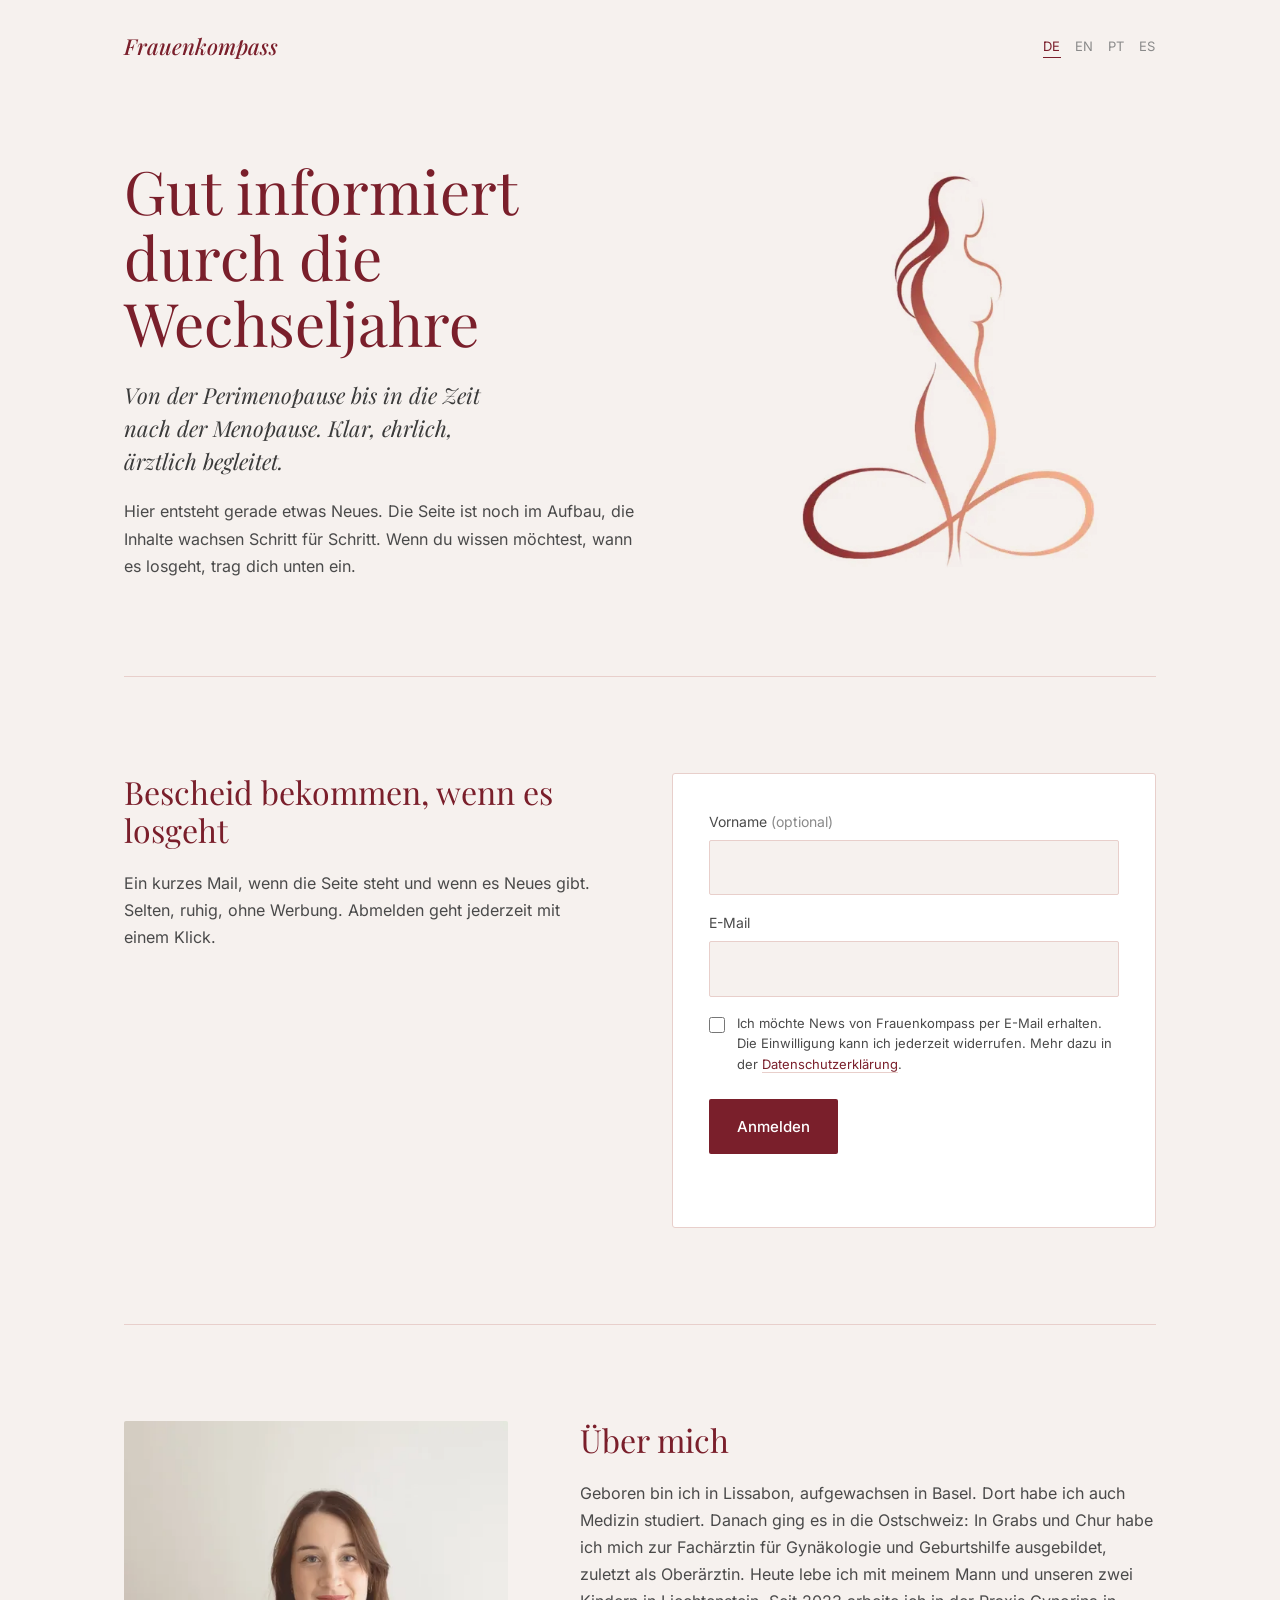
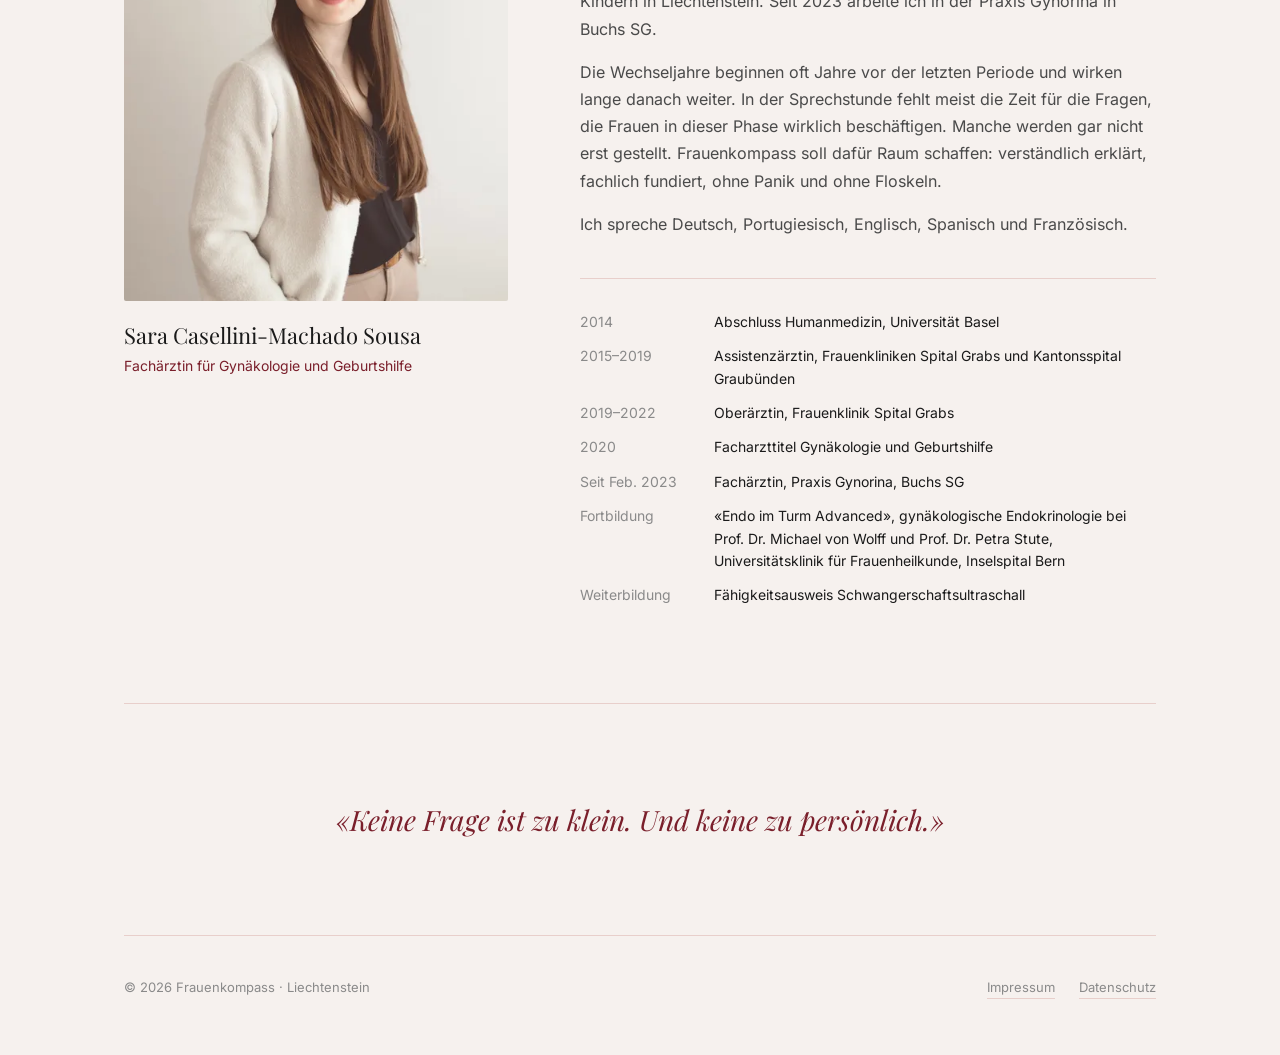
==== commit b2814996: "Französisch entfernt (vorbereitet, nicht aktiv) Co-Authored-By: Claude Opus 5.5 <noreply@anthropic.c" ====
--- a/index.html
+++ b/index.html
@@ -10,7 +10,6 @@
 <link rel="alternate" hreflang="en" href="en/index.html">
 <link rel="alternate" hreflang="pt" href="pt/index.html">
 <link rel="alternate" hreflang="es" href="es/index.html">
-<link rel="alternate" hreflang="fr" href="fr/index.html">
 <link rel="icon" type="image/png" href="assets/favicon.png">
 <link rel="apple-touch-icon" href="assets/apple-touch-icon.png">
 <link rel="stylesheet" href="assets/style.css">
@@ -20,7 +19,7 @@
 <div class="wrap">
   <header class="top">
     <a class="wordmark" href="index.html">Frauenkompass</a>
-    <nav class="lang" aria-label="Sprache"><a href="index.html" hreflang="de" lang="de" aria-current="page">DE</a><a href="en/index.html" hreflang="en" lang="en">EN</a><a href="pt/index.html" hreflang="pt" lang="pt">PT</a><a href="es/index.html" hreflang="es" lang="es">ES</a><a href="fr/index.html" hreflang="fr" lang="fr">FR</a></nav>
+    <nav class="lang" aria-label="Sprache"><a href="index.html" hreflang="de" lang="de" aria-current="page">DE</a><a href="en/index.html" hreflang="en" lang="en">EN</a><a href="pt/index.html" hreflang="pt" lang="pt">PT</a><a href="es/index.html" hreflang="es" lang="es">ES</a></nav>
   </header>
 
   <main>
